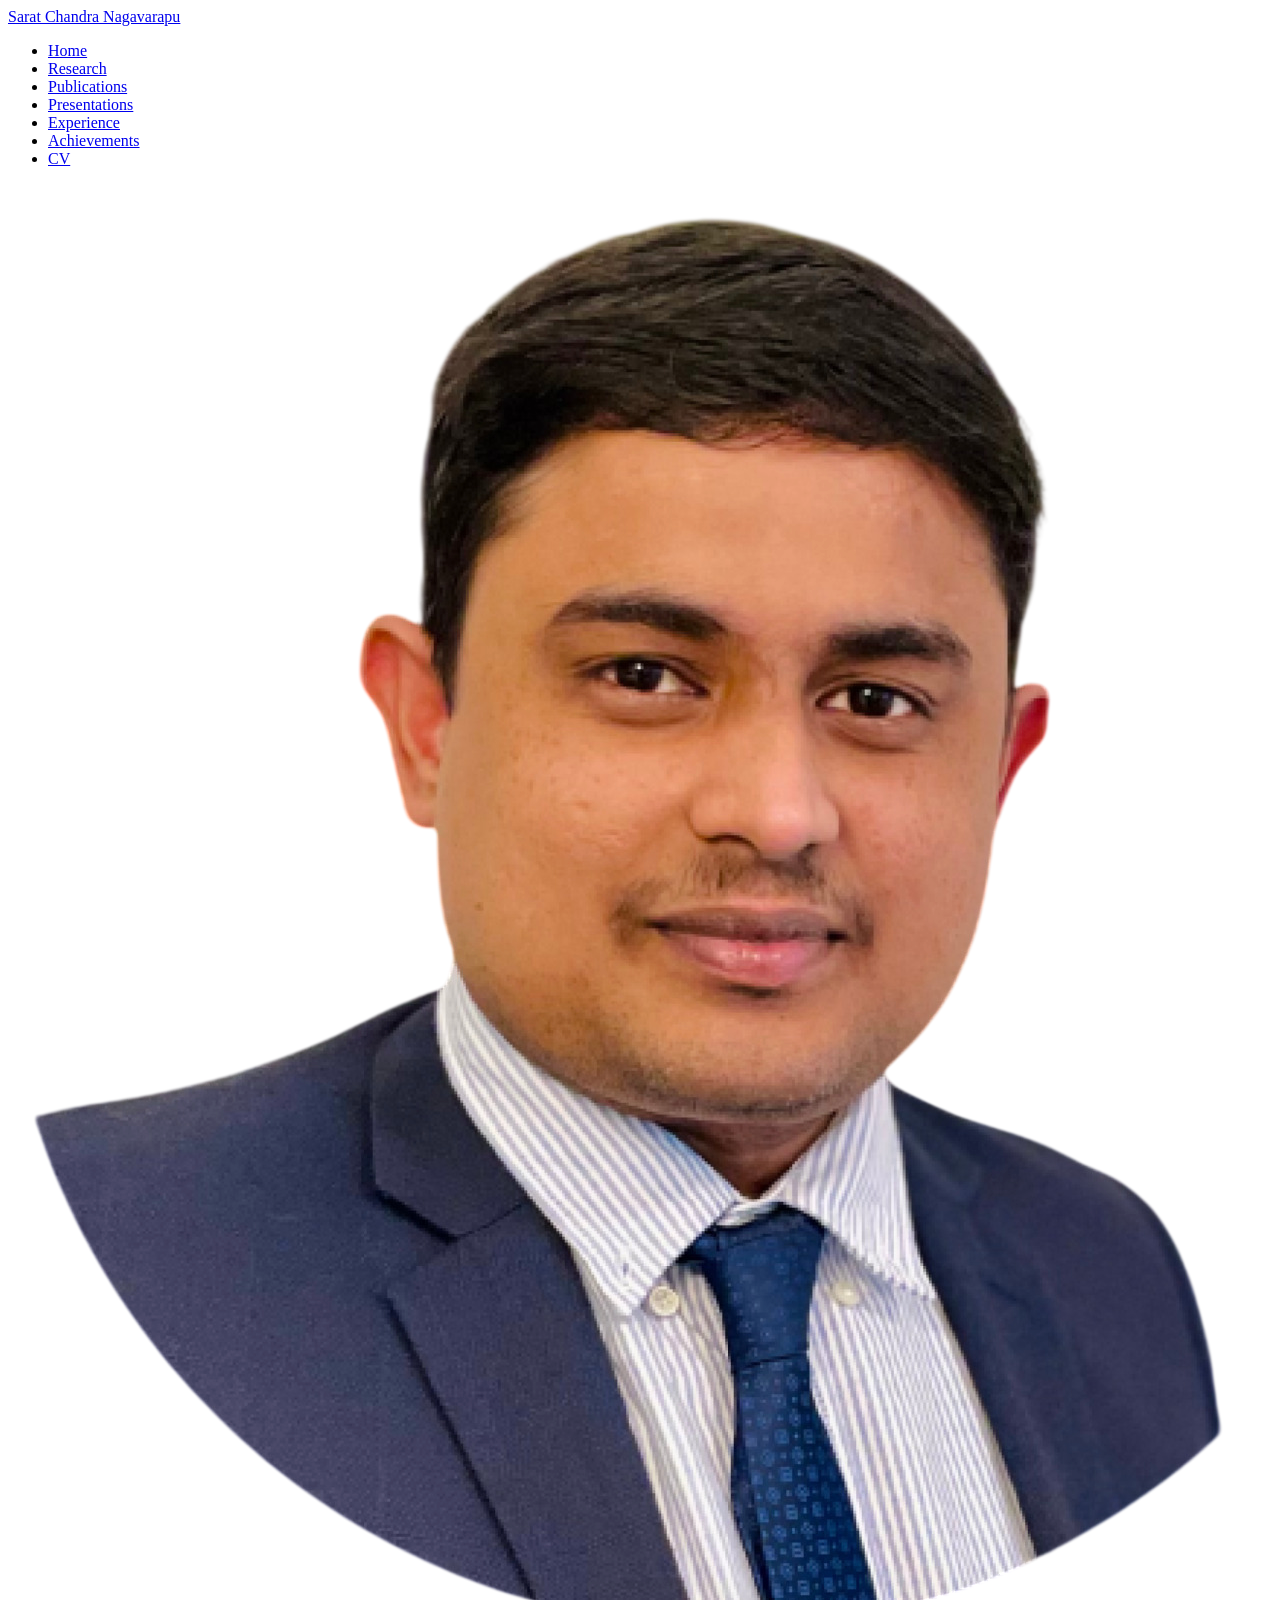
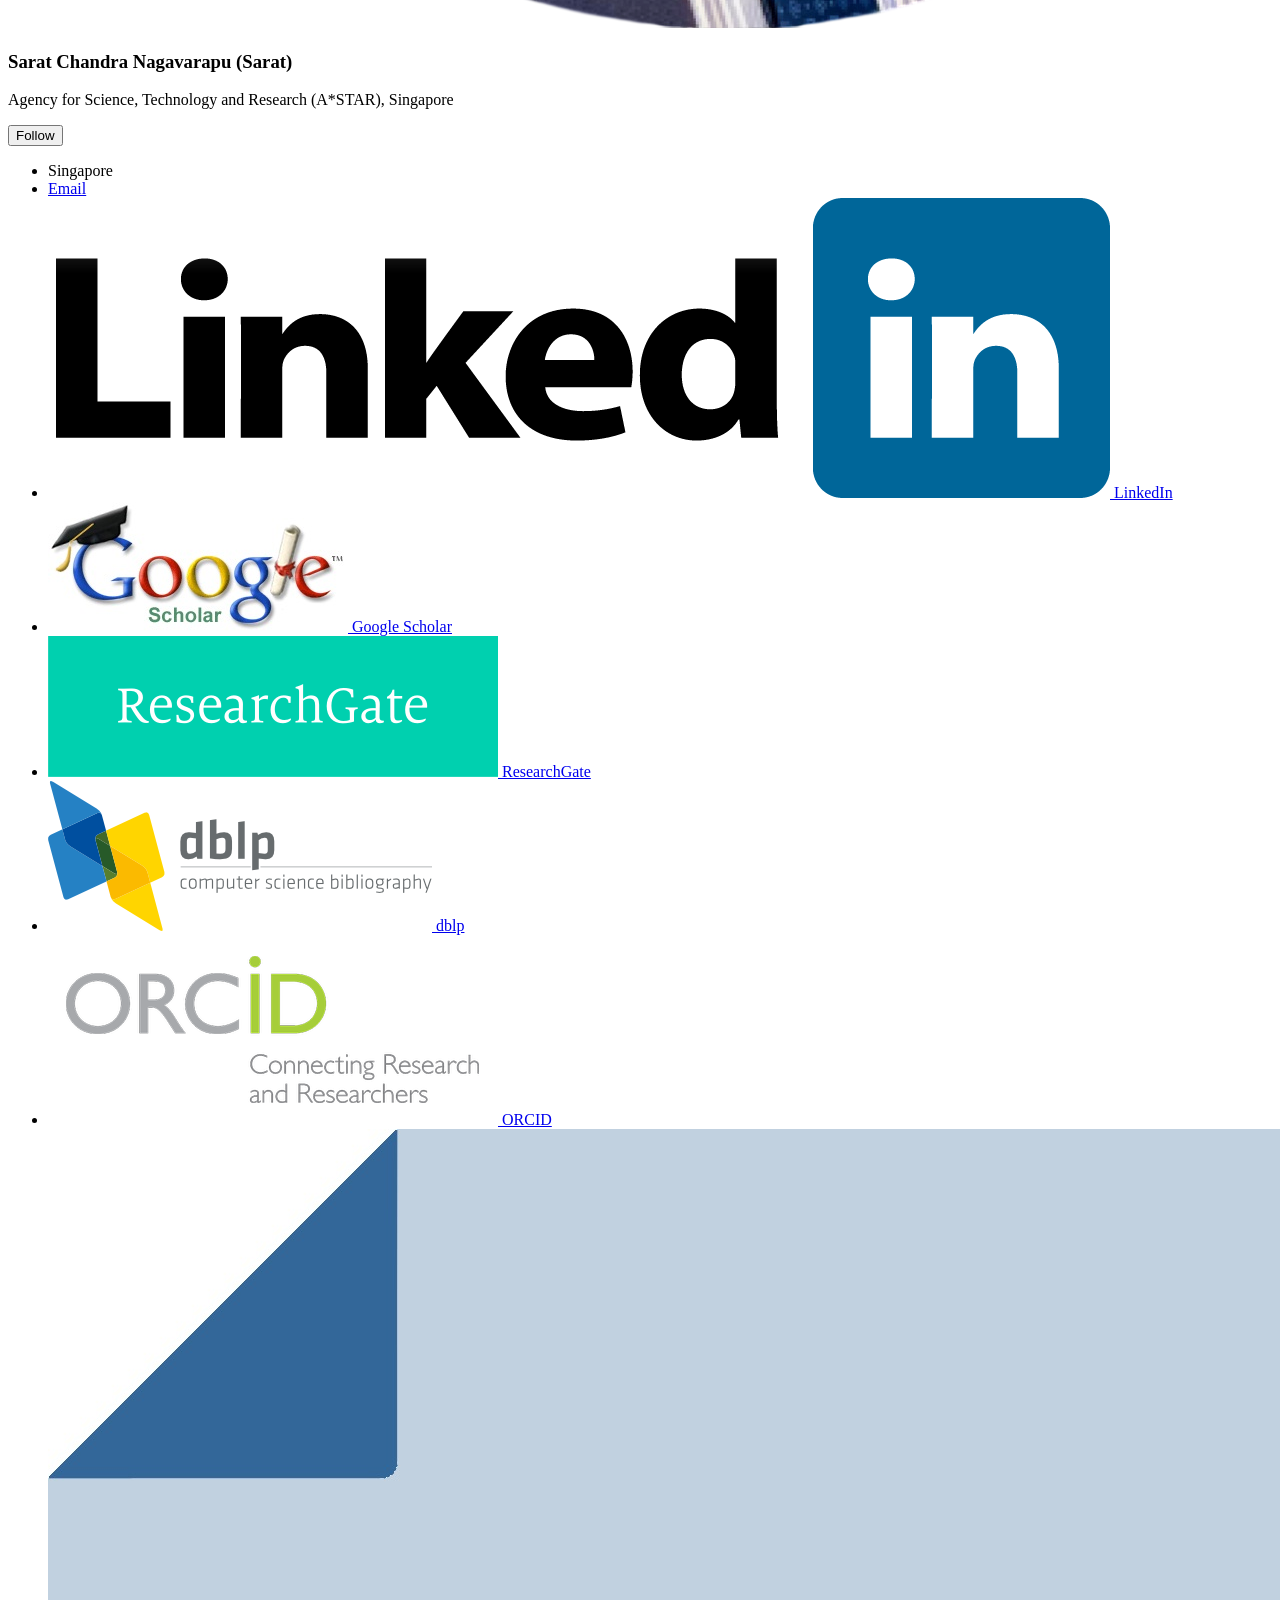
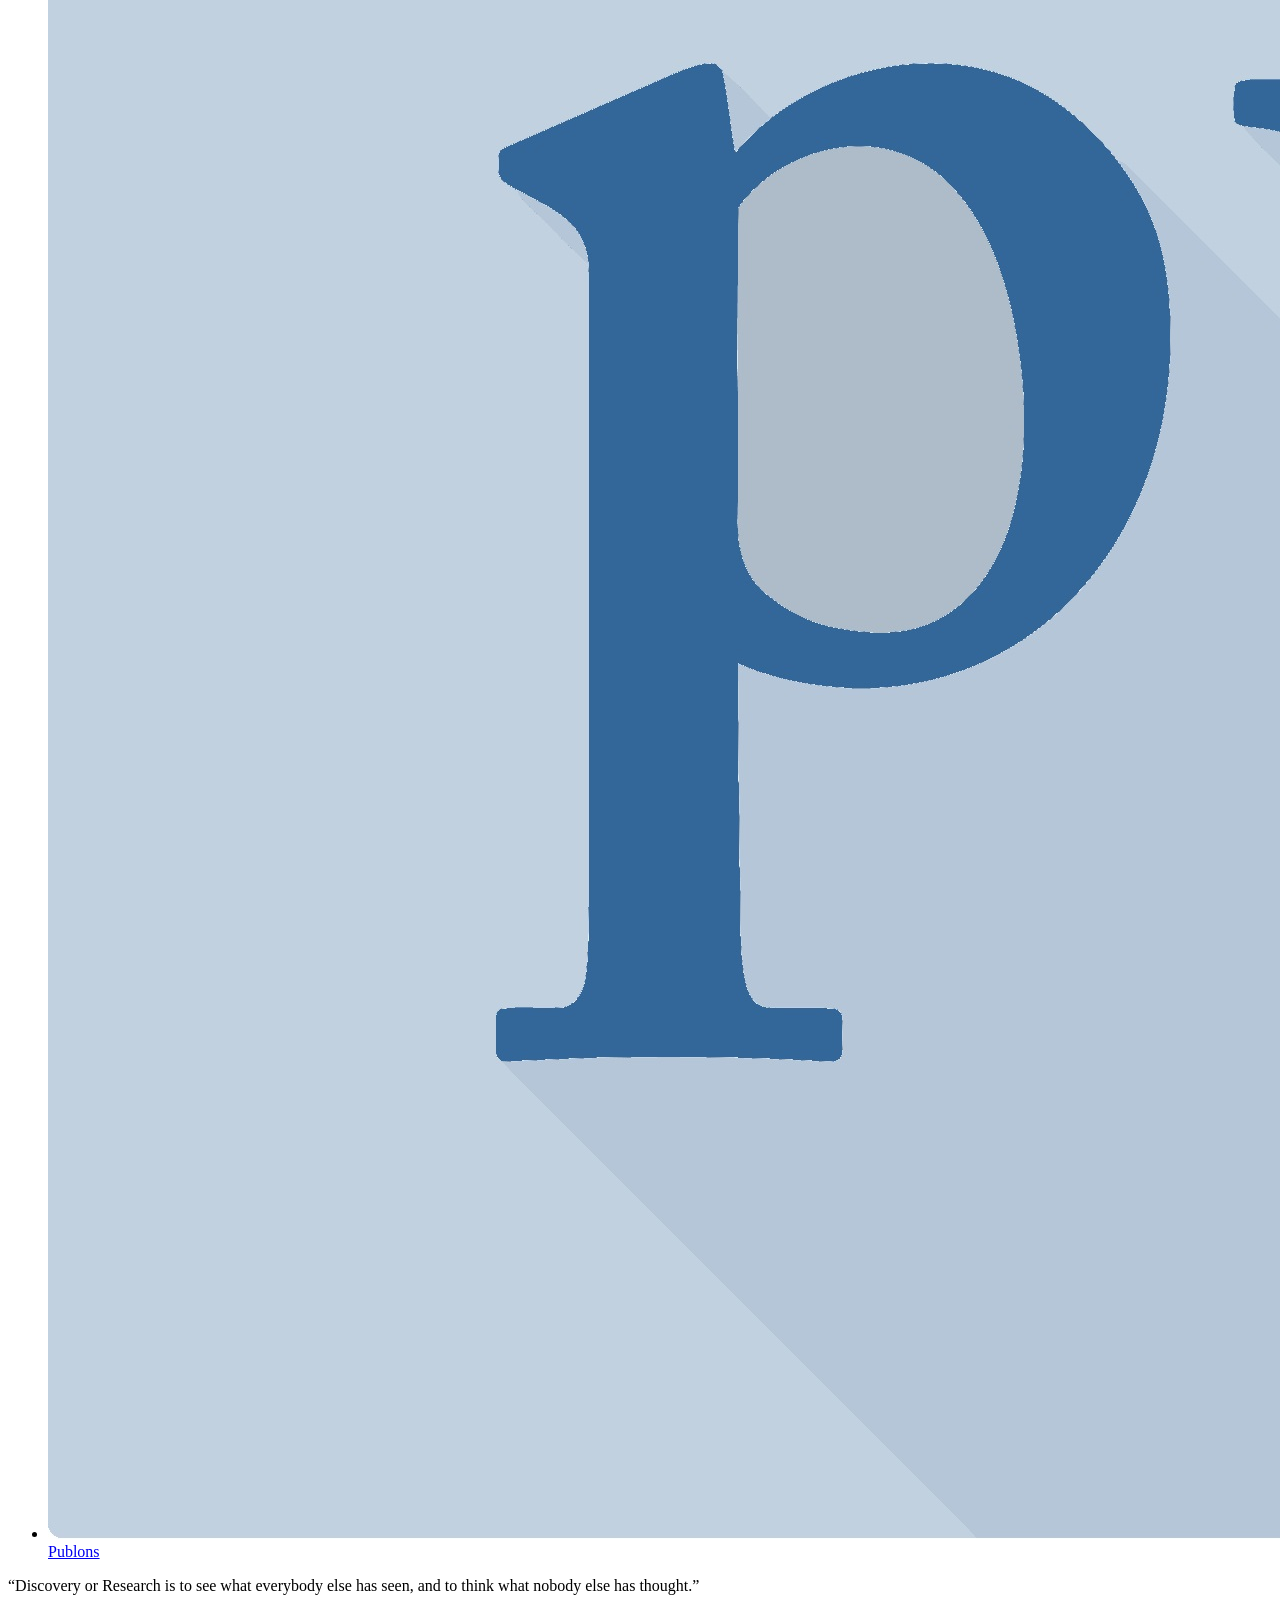
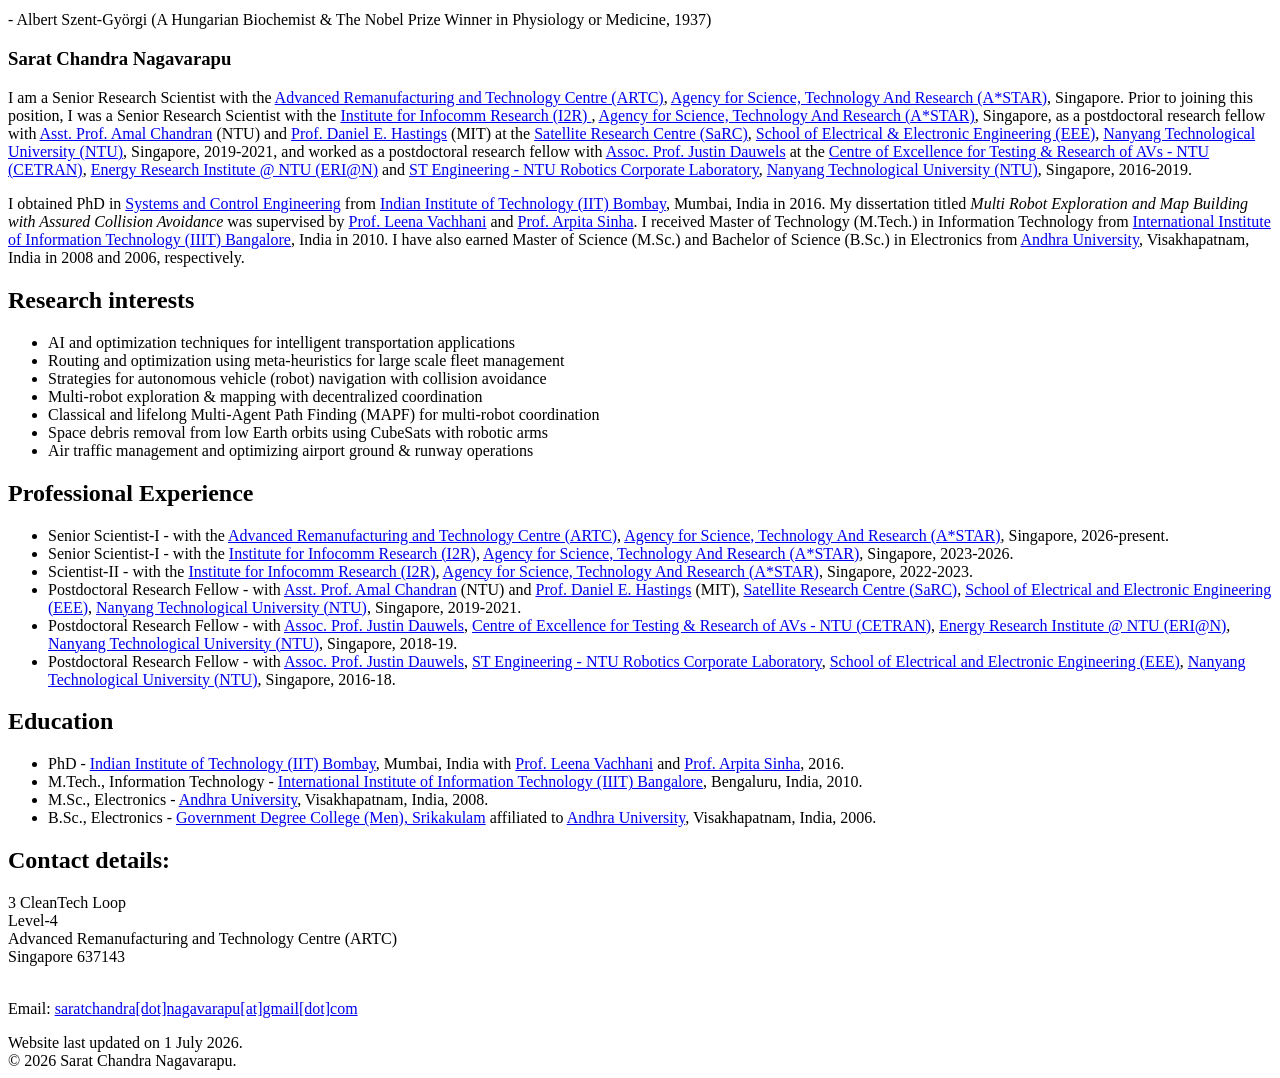
==== index.html @ efd1ae86 "Added files via upload" ====
<!doctype html>
<html lang="en">
<head>
  <meta charset="utf-8">
  <meta name="viewport" content="width=device-width, initial-scale=1">
  <title>Sarat Chandra Nagavarapu</title>
  <link rel="stylesheet" href="assets/style.css">
</head>
<body>
<header class="masthead">
  <div class="masthead__inner-wrap">
    <div class="masthead__menu">
      <nav class="greedy-nav">
        <a class="site-title" href="index.html">Sarat Chandra Nagavarapu</a>
        <ul class="visible-links">
          <li class="masthead__menu-item"><a class="active" href="index.html">Home</a></li>
          <li class="masthead__menu-item"><a class="" href="research.html">Research</a></li>
          <li class="masthead__menu-item"><a class="" href="pub.html">Publications</a></li>
          <li class="masthead__menu-item"><a class="" href="presentations.html">Presentations</a></li>
          <li class="masthead__menu-item"><a class="" href="experience.html">Experience</a></li>
          <li class="masthead__menu-item"><a class="" href="ach.html">Achievements</a></li>
          <li class="masthead__menu-item"><a href="Sarat_CV.pdf" target="_blank" rel="noopener">CV</a></li>
        </ul>
      </nav>
    </div>
  </div>
</header>

<div id="main" role="main">
    
<aside class="sidebar">
  <div class="author__avatar">
    <img src="Sarat.png" alt="Sarat Chandra Nagavarapu">
  </div>
  <div class="author__content">
    <h3 class="author__name">Sarat Chandra Nagavarapu (Sarat)</h3>
    <p class="author__bio">Agency for Science, Technology and Research (A*STAR), Singapore</p>
  </div>
  <div class="author__urls-wrapper">
    <button class="btn btn--inverse">Follow</button>
    <ul class="author__urls social-icons">
      <li><span class="label">Singapore</span></li>
      <li><a href="mailto:saratchandra.nagavarapu@gmail.com"><span class="label">Email</span></a></li>
      <li><a href="https://in.linkedin.com/in/saratcn" target="_blank" rel="noopener"><img src="linkedin.png" alt="LinkedIn"> <span class="label">LinkedIn</span></a></li>
      <li><a href="https://scholar.google.co.in/citations?user=-7udTa8AAAAJ&amp;hl=en" target="_blank" rel="noopener"><img src="google_scholar.jpg" alt="Google Scholar"> <span class="label">Google Scholar</span></a></li>
      <li><a href="https://www.researchgate.net/profile/Sarat_Nagavarapu" target="_blank" rel="noopener"><img src="ResearchGate_Logo.png" alt="ResearchGate"> <span class="label">ResearchGate</span></a></li>
      <li><a href="http://dblp.uni-trier.de/pers/hd/n/Nagavarapu:Sarat_Chandra" target="_blank" rel="noopener"><img src="dblp.png" alt="dblp"> <span class="label">dblp</span></a></li>
      <li><a href="http://orcid.org/0000-0001-7961-8257" target="_blank" rel="noopener"><img src="orcid.png" alt="ORCID"> <span class="label">ORCID</span></a></li>
      <li><a href="https://publons.com/author/1319748/" target="_blank" rel="noopener"><img src="Publons.jpg" alt="Publons"> <span class="label">Publons</span></a></li>
    </ul>
  </div>
</aside>

    <main class="page" aria-label="Content"><div class="page__inner-wrap"><section class="page__content">
      <article class="paper">
        
<div class="fluid" id="articlebio">
<div class="homepage-quote">
  <p>
    “Discovery or Research is to see what everybody else has seen, and to think what nobody else has thought.”
  </p>
  <span>- Albert Szent-Györgi</span>
  <span>(A Hungarian Biochemist & The Nobel Prize Winner in Physiology or Medicine, 1937)</span>
</div>

<h1>Sarat Chandra Nagavarapu</h1>
<p>I am a Senior Research Scientist with the <a href="https://www.a-star.edu.sg/artc" target="_blank">Advanced Remanufacturing and Technology Centre
(ARTC)</a>, <a href="https://www.a-star.edu.sg/" target="_blank">Agency for Science, Technology And Research (A*STAR)</a>, Singapore. Prior to joining this position, I was a Senior Research Scientist with the <a href="https://www.a-star.edu.sg/i2r" target="_blank">Institute for Infocomm Research (I2R)
</a>, <a href="https://www.a-star.edu.sg/" target="_blank">Agency for Science, Technology And Research (A*STAR)</a>, Singapore, as a postdoctoral research fellow with <a href="https://dr.ntu.edu.sg/cris/rp/rp00431" target="_blank">Asst. Prof. Amal Chandran</a> (NTU) and <a href="https://aeroastro.mit.edu/people/daniel-e-hastings/" target="_blank">Prof. Daniel E. Hastings</a> (MIT) at the <a href="https://www.ntu.edu.sg/sarc" target="_blank">Satellite Research Centre (SaRC)</a>, <a href="https://www.ntu.edu.sg/eee" target="_blank">School of Electrical &amp; Electronic Engineering (EEE)</a>, <a href="http://www.ntu.edu.sg/Pages/home.aspx" target="_blank">Nanyang Technological University (NTU)</a>, Singapore, 2019-2021, and worked as a postdoctoral research fellow with <a href="https://www.dauwelslab.com/justin-dauwels" target="_blank">Assoc. Prof. Justin Dauwels</a> at the <a href="https://www.ntu.edu.sg/erian/research-capabilities/centre-of-excellence-for-testing-research-of-autonomous-vehicles-ntu" target="_blank">Centre of Excellence for Testing &amp; Research of AVs - NTU (CETRAN)</a>, <a href="https://www.ntu.edu.sg/erian" target="_blank">Energy Research Institute @ NTU (ERI@N)</a> and <a href="https://stengg.com/en/innovation/st-engineering-ntu-corporate-lab/" target="_blank">ST Engineering - NTU Robotics Corporate Laboratory</a>, <a href="http://www.ntu.edu.sg/Pages/home.aspx" target="_blank">Nanyang Technological University (NTU)</a>, Singapore, 2016-2019. 
</p>
<p>I obtained PhD in <a href="http://www.sc.iitb.ac.in" target="_blank">Systems and Control Engineering</a> from <a href="http://www.iitb.ac.in" target="_blank">Indian Institute of Technology (IIT) Bombay</a>, Mumbai, India in 2016. My dissertation titled <i>Multi Robot Exploration and Map Building with Assured Collision Avoidance</i> was supervised by <a href="http://www.sc.iitb.ac.in/~leena" target="_blank">Prof. Leena Vachhani</a> and <a href="https://sites.google.com/iitb.ac.in/arpitasinha" target="_blank">Prof. Arpita Sinha</a>. I received Master of Technology (M.Tech.) in Information Technology from <a href="http://www.iiitb.ac.in" target="_blank">International Institute of Information Technology (IIIT) Bangalore</a>, India in 2010. I have also earned Master of Science (M.Sc.) and Bachelor of Science (B.Sc.) in Electronics from <a href="http://www.andhrauniversity.edu.in/" target="_blank">Andhra University</a>, Visakhapatnam, India in 2008 and 2006, respectively.</p>
</div>


<h2>Research interests</h2>
<ul>
<li>AI and optimization techniques for intelligent transportation applications
</li>
<li>Routing and optimization using meta-heuristics for large scale fleet management
</li>
<li>Strategies for autonomous vehicle (robot) navigation with collision avoidance
</li>
<li>Multi-robot exploration &amp; mapping with decentralized coordination
</li>
<li>Classical and lifelong Multi-Agent Path Finding (MAPF) for multi-robot coordination
</li>
<li>Space debris removal from low Earth orbits using CubeSats with robotic arms
</li>
<li>Air traffic management and optimizing airport ground &amp; runway operations
</li>
</ul>

<h2>Professional Experience</h2>
<ul>
<li>
Senior Scientist-I - with the <a href="https://www.a-star.edu.sg/artc" target="_blank">Advanced Remanufacturing and Technology Centre (ARTC)</a>, <a href="https://www.a-star.edu.sg/" target="_blank">Agency for Science, Technology And Research (A*STAR)</a>, Singapore, 2026-present.
</li>
<li>
Senior Scientist-I - with the <a href="https://www.a-star.edu.sg/i2r" target="_blank">Institute for Infocomm Research (I2R)</a>, <a href="https://www.a-star.edu.sg/" target="_blank">Agency for Science, Technology And Research (A*STAR)</a>, Singapore, 2023-2026.
</li>
<li>
Scientist-II - with the <a href="https://www.a-star.edu.sg/i2r" target="_blank">Institute for Infocomm Research (I2R)</a>, <a href="https://www.a-star.edu.sg/" target="_blank">Agency for Science, Technology And Research (A*STAR)</a>, Singapore, 2022-2023.
</li>
<li>
Postdoctoral Research Fellow - with <a href="https://dr.ntu.edu.sg/cris/rp/rp00431" target="_blank">Asst. Prof. Amal Chandran</a> (NTU) and <a href="https://aeroastro.mit.edu/people/daniel-e-hastings/" target="_blank">Prof. Daniel E. Hastings</a> (MIT), <a href="https://www.ntu.edu.sg/sarc" target="_blank">Satellite Research Centre (SaRC)</a>, <a href="https://www.ntu.edu.sg/eee" target="_blank">School of Electrical and Electronic Engineering (EEE)</a>, <a href="http://www.ntu.edu.sg/Pages/home.aspx" target="_blank">Nanyang Technological University (NTU)</a>, Singapore, 2019-2021.
</li>
<li>
Postdoctoral Research Fellow - with <a href="https://www.dauwelslab.com/justin-dauwels" target="_blank">Assoc. Prof. Justin Dauwels</a>, <a href="https://www.ntu.edu.sg/erian/research-capabilities/centre-of-excellence-for-testing-research-of-autonomous-vehicles-ntu" target="_blank">Centre of Excellence for Testing &amp; Research of AVs - NTU (CETRAN)</a>, <a href="https://www.ntu.edu.sg/erian" target="_blank">Energy Research Institute @ NTU (ERI@N)</a>, <a href="http://www.ntu.edu.sg/Pages/home.aspx" target="_blank">Nanyang Technological University (NTU)</a>, Singapore, 2018-19.
</li>
<li>
Postdoctoral Research Fellow - with <a href="https://www.dauwelslab.com/justin-dauwels" target="_blank">Assoc. Prof. Justin Dauwels</a>, <a href="https://stengg.com/en/innovation/st-engineering-ntu-corporate-lab/" target="_blank">ST Engineering - NTU Robotics Corporate Laboratory</a>, <a href="https://www.ntu.edu.sg/eee" target="_blank">School of Electrical and Electronic Engineering (EEE)</a>, <a href="http://www.ntu.edu.sg/Pages/home.aspx" target="_blank">Nanyang Technological University (NTU)</a>, Singapore, 2016-18.
</li>
</ul>
<h2>Education</h2>
<ul>
<li>
PhD - <a href="http://www.iitb.ac.in" target="_blank">Indian Institute of Technology (IIT) Bombay</a>, Mumbai, India with <a href="http://www.sc.iitb.ac.in/~leena" target="_blank">Prof. Leena Vachhani</a> and <a href="https://sites.google.com/iitb.ac.in/arpitasinha" target="_blank">Prof. Arpita Sinha</a>, 2016.
</li>
<li>
M.Tech., Information Technology - <a href="http://www.iiitb.ac.in/" target="_blank">International Institute of Information Technology (IIIT) Bangalore</a>, Bengaluru, India, 2010.
</li>
<li>
M.Sc., Electronics - <a href="http://www.andhrauniversity.edu.in/" target="_blank">Andhra University</a>, Visakhapatnam, India, 2008.
</li>
<li>
B.Sc., Electronics - <a href="https://www.gcmsklm.ac.in/" target="_blank">Government Degree College (Men), Srikakulam</a> affiliated to <a href="http://www.andhrauniversity.edu.in/" target="_blank">Andhra University</a>, Visakhapatnam, India, 2006.
</li>
</ul>

<h2>Contact details:</h2>

3 CleanTech Loop <br/>
Level-4 <br/>
Advanced Remanufacturing and Technology Centre (ARTC) <br/>
Singapore 637143 <br/>
<br/>
<p>Email: <a href="mailto:saratchandra.nagavarapu@gmail.com">saratchandra[dot]nagavarapu[at]gmail[dot]com</a></p>
Website last updated on 1 July 2026. 
<br/>



      </article>
        </section>
      </div>
    </main>
  </div>
<footer class="page__footer"><div class="page__footer-follow"></div><div class="page__footer-copyright">&copy; 2026 Sarat Chandra Nagavarapu.</div></footer>
</body>
</html>
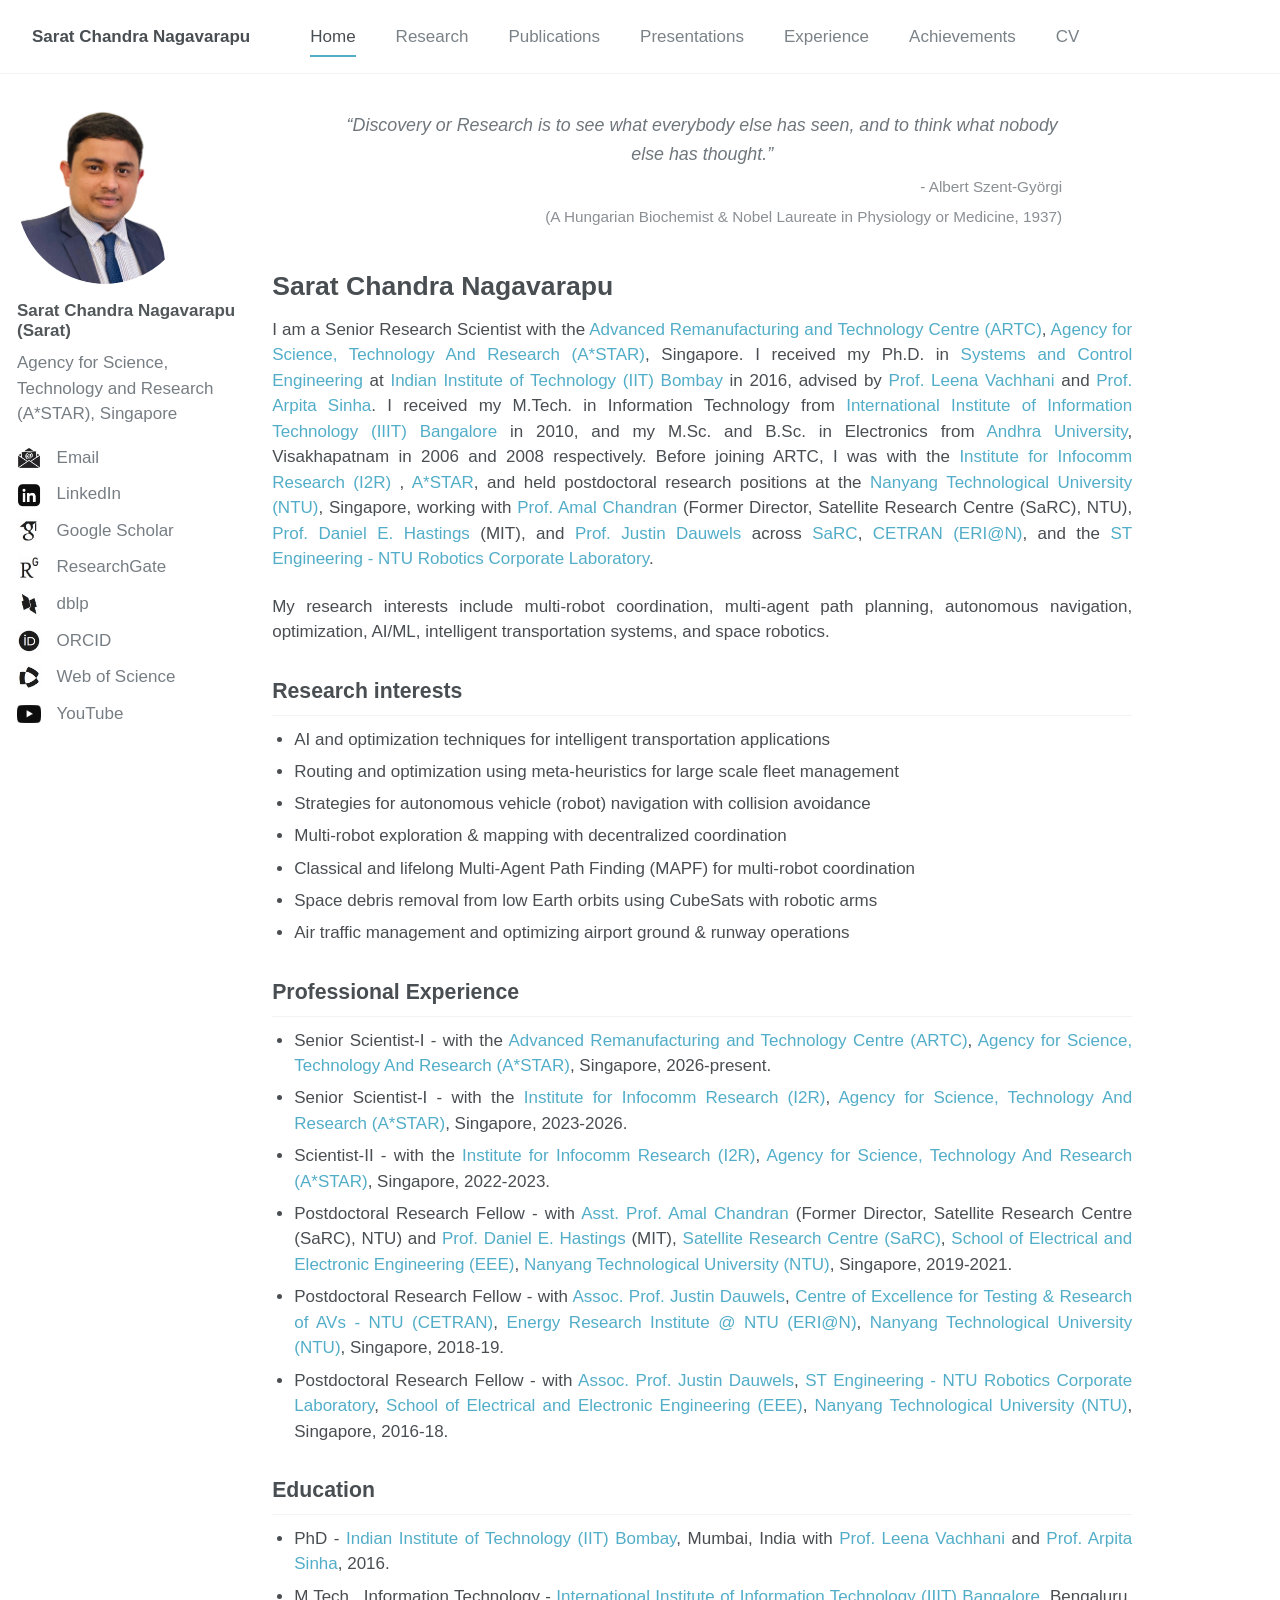
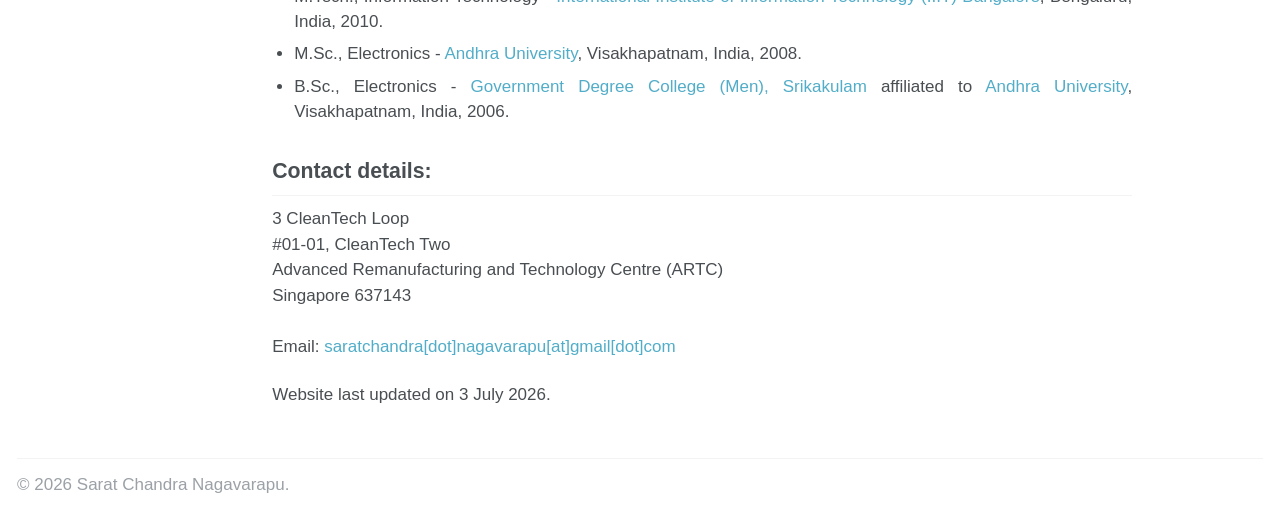
==== commit 0ad08ad1: "Updated the content and the Icons" ====
--- a/index.html
+++ b/index.html
@@ -39,14 +39,15 @@
   <div class="author__urls-wrapper">
     <button class="btn btn--inverse">Follow</button>
     <ul class="author__urls social-icons">
-      <li><span class="label">Singapore</span></li>
-      <li><a href="mailto:saratchandra.nagavarapu@gmail.com"><span class="label">Email</span></a></li>
-      <li><a href="https://in.linkedin.com/in/saratcn" target="_blank" rel="noopener"><img src="linkedin.png" alt="LinkedIn"> <span class="label">LinkedIn</span></a></li>
-      <li><a href="https://scholar.google.co.in/citations?user=-7udTa8AAAAJ&amp;hl=en" target="_blank" rel="noopener"><img src="google_scholar.jpg" alt="Google Scholar"> <span class="label">Google Scholar</span></a></li>
-      <li><a href="https://www.researchgate.net/profile/Sarat_Nagavarapu" target="_blank" rel="noopener"><img src="ResearchGate_Logo.png" alt="ResearchGate"> <span class="label">ResearchGate</span></a></li>
-      <li><a href="http://dblp.uni-trier.de/pers/hd/n/Nagavarapu:Sarat_Chandra" target="_blank" rel="noopener"><img src="dblp.png" alt="dblp"> <span class="label">dblp</span></a></li>
-      <li><a href="http://orcid.org/0000-0001-7961-8257" target="_blank" rel="noopener"><img src="orcid.png" alt="ORCID"> <span class="label">ORCID</span></a></li>
-      <li><a href="https://publons.com/author/1319748/" target="_blank" rel="noopener"><img src="Publons.jpg" alt="Publons"> <span class="label">Publons</span></a></li>
+      <!--<li><a ><img src="Location.png" alt="Location"><span class="label">Singapore</span></a></li>-->
+      <li><a href="mailto:saratchandra.nagavarapu@gmail.com"><img src="Email.jpg" alt="Email"><span class="label">Email</span></a></li>
+      <li><a href="https://in.linkedin.com/in/saratcn" target="_blank" rel="noopener"><img src="LinkedIn.png" alt="LinkedIn"> <span class="label">LinkedIn</span></a></li>
+      <li><a href="https://scholar.google.co.in/citations?user=-7udTa8AAAAJ&amp;hl=en" target="_blank" rel="noopener"><img src="Google_Scholar.png" alt="Google Scholar"> <span class="label">Google Scholar</span></a></li>
+      <li><a href="https://www.researchgate.net/profile/Sarat_Nagavarapu" target="_blank" rel="noopener"><img src="Research_Gate.png" alt="ResearchGate"> <span class="label">ResearchGate</span></a></li>
+      <li><a href="http://dblp.uni-trier.de/pers/hd/n/Nagavarapu:Sarat_Chandra" target="_blank" rel="noopener"><img src="DBLP.png" alt="dblp"> <span class="label">dblp</span></a></li>
+      <li><a href="http://orcid.org/0000-0001-7961-8257" target="_blank" rel="noopener"><img src="Orcid.png" alt="ORCID"> <span class="label">ORCID</span></a></li>
+      <li><a href="https://www.webofscience.com/wos/author/rid/I-4884-2019" target="_blank" rel="noopener"><img src="WoS.png" alt="WoS"> <span class="label">Web of Science</span></a></li>
+      <li><a href="https://www.youtube.com/@saratchandranagavarapu" target="_blank" rel="noopener"><img src="YouTube.png" alt="YouTube"> <span class="label">YouTube</span></a></li>
     </ul>
   </div>
 </aside>
@@ -60,15 +61,22 @@
     “Discovery or Research is to see what everybody else has seen, and to think what nobody else has thought.”
   </p>
   <span>- Albert Szent-Györgi</span>
-  <span>(A Hungarian Biochemist & The Nobel Prize Winner in Physiology or Medicine, 1937)</span>
+  <span>(A Hungarian Biochemist & Nobel Laureate in Physiology or Medicine, 1937)</span>
 </div>
 
 <h1>Sarat Chandra Nagavarapu</h1>
-<p>I am a Senior Research Scientist with the <a href="https://www.a-star.edu.sg/artc" target="_blank">Advanced Remanufacturing and Technology Centre
+<!--<p>I am a Senior Research Scientist with the <a href="https://www.a-star.edu.sg/artc" target="_blank">Advanced Remanufacturing and Technology Centre
 (ARTC)</a>, <a href="https://www.a-star.edu.sg/" target="_blank">Agency for Science, Technology And Research (A*STAR)</a>, Singapore. Prior to joining this position, I was a Senior Research Scientist with the <a href="https://www.a-star.edu.sg/i2r" target="_blank">Institute for Infocomm Research (I2R)
-</a>, <a href="https://www.a-star.edu.sg/" target="_blank">Agency for Science, Technology And Research (A*STAR)</a>, Singapore, as a postdoctoral research fellow with <a href="https://dr.ntu.edu.sg/cris/rp/rp00431" target="_blank">Asst. Prof. Amal Chandran</a> (NTU) and <a href="https://aeroastro.mit.edu/people/daniel-e-hastings/" target="_blank">Prof. Daniel E. Hastings</a> (MIT) at the <a href="https://www.ntu.edu.sg/sarc" target="_blank">Satellite Research Centre (SaRC)</a>, <a href="https://www.ntu.edu.sg/eee" target="_blank">School of Electrical &amp; Electronic Engineering (EEE)</a>, <a href="http://www.ntu.edu.sg/Pages/home.aspx" target="_blank">Nanyang Technological University (NTU)</a>, Singapore, 2019-2021, and worked as a postdoctoral research fellow with <a href="https://www.dauwelslab.com/justin-dauwels" target="_blank">Assoc. Prof. Justin Dauwels</a> at the <a href="https://www.ntu.edu.sg/erian/research-capabilities/centre-of-excellence-for-testing-research-of-autonomous-vehicles-ntu" target="_blank">Centre of Excellence for Testing &amp; Research of AVs - NTU (CETRAN)</a>, <a href="https://www.ntu.edu.sg/erian" target="_blank">Energy Research Institute @ NTU (ERI@N)</a> and <a href="https://stengg.com/en/innovation/st-engineering-ntu-corporate-lab/" target="_blank">ST Engineering - NTU Robotics Corporate Laboratory</a>, <a href="http://www.ntu.edu.sg/Pages/home.aspx" target="_blank">Nanyang Technological University (NTU)</a>, Singapore, 2016-2019. 
+</a>, <a href="https://www.a-star.edu.sg/" target="_blank">Agency for Science, Technology And Research (A*STAR)</a>, Singapore, as a postdoctoral research fellow with <a href="https://lasp.colorado.edu/people/amal-chandran/" target="_blank">Prof. Amal Chandran</a> (Former Director, Satellite Research Centre (SaRC), NTU) and <a href="https://aeroastro.mit.edu/people/daniel-e-hastings/" target="_blank">Prof. Daniel E. Hastings</a> (MIT) at the <a href="https://www.ntu.edu.sg/sarc" target="_blank">Satellite Research Centre (SaRC)</a>, <a href="https://www.ntu.edu.sg/eee" target="_blank">School of Electrical &amp; Electronic Engineering (EEE)</a>, <a href="http://www.ntu.edu.sg/Pages/home.aspx" target="_blank">Nanyang Technological University (NTU)</a>, Singapore, 2019-2021, and worked as a postdoctoral research fellow with <a href="https://www.dauwelslab.com/justin-dauwels" target="_blank">Prof. Justin Dauwels</a> at the <a href="https://www.ntu.edu.sg/erian/research-capabilities/centre-of-excellence-for-testing-research-of-autonomous-vehicles-ntu" target="_blank">Centre of Excellence for Testing &amp; Research of AVs - NTU (CETRAN)</a>, <a href="https://www.ntu.edu.sg/erian" target="_blank">Energy Research Institute @ NTU (ERI@N)</a> and <a href="https://stengg.com/en/innovation/st-engineering-ntu-corporate-lab/" target="_blank">ST Engineering - NTU Robotics Corporate Laboratory</a>, <a href="http://www.ntu.edu.sg/Pages/home.aspx" target="_blank">Nanyang Technological University (NTU)</a>, Singapore, 2016-2019. 
 </p>
-<p>I obtained PhD in <a href="http://www.sc.iitb.ac.in" target="_blank">Systems and Control Engineering</a> from <a href="http://www.iitb.ac.in" target="_blank">Indian Institute of Technology (IIT) Bombay</a>, Mumbai, India in 2016. My dissertation titled <i>Multi Robot Exploration and Map Building with Assured Collision Avoidance</i> was supervised by <a href="http://www.sc.iitb.ac.in/~leena" target="_blank">Prof. Leena Vachhani</a> and <a href="https://sites.google.com/iitb.ac.in/arpitasinha" target="_blank">Prof. Arpita Sinha</a>. I received Master of Technology (M.Tech.) in Information Technology from <a href="http://www.iiitb.ac.in" target="_blank">International Institute of Information Technology (IIIT) Bangalore</a>, India in 2010. I have also earned Master of Science (M.Sc.) and Bachelor of Science (B.Sc.) in Electronics from <a href="http://www.andhrauniversity.edu.in/" target="_blank">Andhra University</a>, Visakhapatnam, India in 2008 and 2006, respectively.</p>
+<p>I obtained PhD in <a href="http://www.sc.iitb.ac.in" target="_blank">Systems and Control Engineering</a> from <a href="http://www.iitb.ac.in" target="_blank">Indian Institute of Technology (IIT) Bombay</a>, Mumbai, India in 2016. My dissertation titled <i>Multi Robot Exploration and Map Building with Assured Collision Avoidance</i> was supervised by <a href="http://www.sc.iitb.ac.in/~leena" target="_blank">Prof. Leena Vachhani</a> and <a href="https://sites.google.com/iitb.ac.in/arpitasinha" target="_blank">Prof. Arpita Sinha</a>. I received Master of Technology (M.Tech.) in Information Technology from <a href="http://www.iiitb.ac.in" target="_blank">International Institute of Information Technology (IIIT) Bangalore</a>, India in 2010. I have also earned Master of Science (M.Sc.) and Bachelor of Science (B.Sc.) in Electronics from <a href="http://www.andhrauniversity.edu.in/" target="_blank">Andhra University</a>, Visakhapatnam, India in 2008 and 2006, respectively.</p>-->
+<p>
+I am a Senior Research Scientist with the <a href="https://www.a-star.edu.sg/artc" target="_blank">Advanced Remanufacturing and Technology Centre (ARTC)</a>, <a href="https://www.a-star.edu.sg/" target="_blank">Agency for Science, Technology And Research (A*STAR)</a>, Singapore. I received my Ph.D. in <a href="http://www.sc.iitb.ac.in" target="_blank">Systems and Control Engineering</a> at <a href="http://www.iitb.ac.in" target="_blank">Indian Institute of Technology (IIT) Bombay</a> in 2016, advised by <a href="http://www.sc.iitb.ac.in/~leena" target="_blank">Prof. Leena Vachhani</a> and <a href="https://sites.google.com/iitb.ac.in/arpitasinha" target="_blank">Prof. Arpita Sinha</a>. I received my M.Tech. in Information Technology from <a href="http://www.iiitb.ac.in" target="_blank">International Institute of Information Technology (IIIT) Bangalore</a> in 2010, and my M.Sc. and B.Sc. in Electronics from <a href="http://www.andhrauniversity.edu.in/" target="_blank">Andhra University</a>, Visakhapatnam in 2006 and 2008 respectively. Before joining ARTC, I was with the <a href="https://www.a-star.edu.sg/i2r" target="_blank">Institute for Infocomm Research (I2R)
+</a>, <a href="https://www.a-star.edu.sg/" target="_blank">A*STAR</a>, and held postdoctoral research positions at the <a href="http://www.ntu.edu.sg/" target="_blank">Nanyang Technological University (NTU)</a>, Singapore, working with <a href="https://lasp.colorado.edu/people/amal-chandran/" target="_blank">Prof. Amal Chandran</a> (Former Director, Satellite Research Centre (SaRC), NTU), <a href="https://aeroastro.mit.edu/people/daniel-e-hastings/" target="_blank">Prof. Daniel E. Hastings</a> (MIT), and <a href="https://www.dauwelslab.com/justin-dauwels" target="_blank">Prof. Justin Dauwels</a> across <a href="https://www.ntu.edu.sg/sarc" target="_blank">SaRC</a>, <a href="https://www.ntu.edu.sg/erian/research-capabilities/centre-of-excellence-for-testing-research-of-autonomous-vehicles-ntu" target="_blank">CETRAN</a> <a href="https://www.ntu.edu.sg/erian" target="_blank">(ERI@N)</a>, and the <a href="https://www.asianscientist.com/2015/05/academia/st-engineering-ntu-robotics-lab-backed-us40-million-grant/" target="_blank">ST Engineering - NTU Robotics Corporate Laboratory</a>.
+</p>
+<p>
+My research interests include multi-robot coordination, multi-agent path planning, autonomous navigation, optimization, AI/ML, intelligent transportation systems, and space robotics. 
+</p>
 </div>
 
 
@@ -102,13 +110,13 @@
 Scientist-II - with the <a href="https://www.a-star.edu.sg/i2r" target="_blank">Institute for Infocomm Research (I2R)</a>, <a href="https://www.a-star.edu.sg/" target="_blank">Agency for Science, Technology And Research (A*STAR)</a>, Singapore, 2022-2023.
 </li>
 <li>
-Postdoctoral Research Fellow - with <a href="https://dr.ntu.edu.sg/cris/rp/rp00431" target="_blank">Asst. Prof. Amal Chandran</a> (NTU) and <a href="https://aeroastro.mit.edu/people/daniel-e-hastings/" target="_blank">Prof. Daniel E. Hastings</a> (MIT), <a href="https://www.ntu.edu.sg/sarc" target="_blank">Satellite Research Centre (SaRC)</a>, <a href="https://www.ntu.edu.sg/eee" target="_blank">School of Electrical and Electronic Engineering (EEE)</a>, <a href="http://www.ntu.edu.sg/Pages/home.aspx" target="_blank">Nanyang Technological University (NTU)</a>, Singapore, 2019-2021.
+Postdoctoral Research Fellow - with <a href="https://lasp.colorado.edu/people/amal-chandran/" target="_blank">Asst. Prof. Amal Chandran</a> (Former Director, Satellite Research Centre (SaRC), NTU) and <a href="https://aeroastro.mit.edu/people/daniel-e-hastings/" target="_blank">Prof. Daniel E. Hastings</a> (MIT), <a href="https://www.ntu.edu.sg/sarc" target="_blank">Satellite Research Centre (SaRC)</a>, <a href="https://www.ntu.edu.sg/eee" target="_blank">School of Electrical and Electronic Engineering (EEE)</a>, <a href="http://www.ntu.edu.sg/" target="_blank">Nanyang Technological University (NTU)</a>, Singapore, 2019-2021.
 </li>
 <li>
-Postdoctoral Research Fellow - with <a href="https://www.dauwelslab.com/justin-dauwels" target="_blank">Assoc. Prof. Justin Dauwels</a>, <a href="https://www.ntu.edu.sg/erian/research-capabilities/centre-of-excellence-for-testing-research-of-autonomous-vehicles-ntu" target="_blank">Centre of Excellence for Testing &amp; Research of AVs - NTU (CETRAN)</a>, <a href="https://www.ntu.edu.sg/erian" target="_blank">Energy Research Institute @ NTU (ERI@N)</a>, <a href="http://www.ntu.edu.sg/Pages/home.aspx" target="_blank">Nanyang Technological University (NTU)</a>, Singapore, 2018-19.
+Postdoctoral Research Fellow - with <a href="https://www.dauwelslab.com/justin-dauwels" target="_blank">Assoc. Prof. Justin Dauwels</a>, <a href="https://www.ntu.edu.sg/erian/research-capabilities/centre-of-excellence-for-testing-research-of-autonomous-vehicles-ntu" target="_blank">Centre of Excellence for Testing &amp; Research of AVs - NTU (CETRAN)</a>, <a href="https://www.ntu.edu.sg/erian" target="_blank">Energy Research Institute @ NTU (ERI@N)</a>, <a href="http://www.ntu.edu.sg/" target="_blank">Nanyang Technological University (NTU)</a>, Singapore, 2018-19.
 </li>
 <li>
-Postdoctoral Research Fellow - with <a href="https://www.dauwelslab.com/justin-dauwels" target="_blank">Assoc. Prof. Justin Dauwels</a>, <a href="https://stengg.com/en/innovation/st-engineering-ntu-corporate-lab/" target="_blank">ST Engineering - NTU Robotics Corporate Laboratory</a>, <a href="https://www.ntu.edu.sg/eee" target="_blank">School of Electrical and Electronic Engineering (EEE)</a>, <a href="http://www.ntu.edu.sg/Pages/home.aspx" target="_blank">Nanyang Technological University (NTU)</a>, Singapore, 2016-18.
+Postdoctoral Research Fellow - with <a href="https://www.dauwelslab.com/justin-dauwels" target="_blank">Assoc. Prof. Justin Dauwels</a>, <a href="https://www.asianscientist.com/2015/05/academia/st-engineering-ntu-robotics-lab-backed-us40-million-grant/" target="_blank">ST Engineering - NTU Robotics Corporate Laboratory</a>, <a href="https://www.ntu.edu.sg/eee" target="_blank">School of Electrical and Electronic Engineering (EEE)</a>, <a href="http://www.ntu.edu.sg/" target="_blank">Nanyang Technological University (NTU)</a>, Singapore, 2016-18.
 </li>
 </ul>
 <h2>Education</h2>
@@ -130,12 +138,12 @@
 <h2>Contact details:</h2>
 
 3 CleanTech Loop <br/>
-Level-4 <br/>
+#01-01, CleanTech Two <br/>
 Advanced Remanufacturing and Technology Centre (ARTC) <br/>
 Singapore 637143 <br/>
 <br/>
 <p>Email: <a href="mailto:saratchandra.nagavarapu@gmail.com">saratchandra[dot]nagavarapu[at]gmail[dot]com</a></p>
-Website last updated on 1 July 2026. 
+Website last updated on 3 July 2026. 
 <br/>
 
 
--- a/assets/style.css
+++ b/assets/style.css
@@ -0,0 +1,463 @@
+/* AcademicPages / Minimal-Mistakes inspired static style for Sarat Chandra Nagavarapu */
+:root{
+  --global-font-family: -apple-system, BlinkMacSystemFont, "Roboto", "Segoe UI", "Helvetica Neue", "Lucida Grande", Arial, sans-serif;
+  --header-font-family: -apple-system, BlinkMacSystemFont, "Roboto", "Segoe UI", "Helvetica Neue", "Lucida Grande", Arial, sans-serif;
+  --text-color:#494e52;
+  --muted-text-color:#6f777d;
+  --primary-color:#52adc8;
+  --border-color:#f2f3f3;
+  --background-color:#fff;
+  --code-background-color:#fafafa;
+  --link-color:#52adc8;
+  --link-color-hover:#2f7f96;
+}
+*{box-sizing:border-box}
+html{font-size:16px;-webkit-text-size-adjust:100%}
+body{margin:0;padding:0;color:var(--text-color);font-family:var(--global-font-family);font-size:16px;line-height:1.5;background:var(--background-color)}
+a{color:var(--link-color);text-decoration:none}a:hover{color:var(--link-color-hover);text-decoration:underline}
+p{margin-top:0;margin-bottom:1.3em}ul,ol{margin-top:0;margin-bottom:1.3em;padding-left:1.3em}li{margin-bottom:.35em}strong,b{font-weight:700;color:#3d4144}i,em{font-style:italic;color:inherit}
+.masthead{position:relative;border-bottom:1px solid #f2f3f3;animation:none;z-index:20;background:#fff}
+.masthead__inner-wrap{max-width:1280px;margin:0 auto;padding:1em 1em;clear:both}
+.greedy-nav{position:relative;min-width:250px;background:#fff;display:flex;align-items:center;justify-content:space-between}
+.site-title{font-weight:700;color:#494e52;font-size:1em;line-height:1}.site-title:hover{text-decoration:none;color:#494e52}
+.visible-links{display:flex;align-items:center;gap:0;list-style:none;margin:0;padding:0}.masthead__menu-item{margin:0}.masthead__menu-item a{display:block;margin:0 0 0 1.25rem;padding:.5rem 0;color:#7a8288;font-size:.75em;font-weight:700;text-transform:none}.masthead__menu-item a:hover,.masthead__menu-item a.active{color:#494e52;text-decoration:none}
+#main{max-width:1280px;margin-left:auto;margin-right:auto;clear:both;padding-left:1em;padding-right:1em;display:flex;gap:2.2rem;align-items:flex-start}
+.sidebar{float:left;width:220px;flex:0 0 220px;margin-top:2em;padding-right:0;opacity:.95;position:sticky;top:1em;border-right:0!important;background:transparent}.author__avatar{display:table-cell;vertical-align:top;width:100%;padding:0}.author__avatar img{max-width:175px;border-radius:50%;display:block;margin:0 auto 1em;box-shadow:none;border:0}.author__content{display:block;width:100%;font-size:.9em}.author__name{margin:0 0 .5em;font-size:1.1em;line-height:1.2;color:#494e52}.author__bio{margin:0 0 1em;color:#6f777d;font-size:.9em;line-height:1.5}.author__urls-wrapper{position:relative;margin-top:1em}.btn{display:none}.author__urls{display:block;list-style:none;margin:0;padding:0}.author__urls li{white-space:nowrap;margin:0 0 .45em;color:#6f777d;font-size:.88em}.author__urls a{color:#6f777d}.author__urls a:hover{color:#52adc8;text-decoration:none}.author__urls img{width:26px!important;height:26px!important;object-fit:contain;vertical-align:-3px;margin-right:6px;border-radius:0}.label{vertical-align:middle}
+.page{float:right;width:calc(100% - 260px);flex:1 1 auto;padding-right:0;padding-left:0;margin-top:2em}.page__inner-wrap{float:left;width:100%;clear:both}.page__content{max-width:860px;color:var(--text-color)}.paper{width:auto;max-width:860px}.page__content h1,.page__content h2,.page__content h3,.page__content h4{font-family:var(--header-font-family);line-height:1.25;color:#494e52;font-weight:700}.page__content h1{margin-top:0;margin-bottom:.5em;font-size:1.563em;border-bottom:0!important;padding-bottom:0!important}.page__content h2{margin-top:1.55em;margin-bottom:.5em;font-size:1.25em;border-bottom:1px solid #f2f3f3;padding-bottom:.5em}.page__content h3{margin-top:1.35em;margin-bottom:.45em;font-size:1.05em}.page__content p,.page__content li{font-size:.92em}.page__content ol li,.page__content ul li{margin-bottom:.4em}.page__content br{line-height:1.5}.page__content a{overflow-wrap:break-word}.page__content font[color="blue"]{color:#52adc8!important}.page__content img:not(.author__avatar img){max-width:100%;height:auto}.page__content iframe{max-width:100%;border:0;margin:.75em 0 1.25em}.page__content .research-block,.page__content .project,.page__content .card{border:0!important;border-radius:0!important;background:transparent!important;padding:0!important;margin:0 0 1.3em!important;box-shadow:none!important}
+.video-list{display:block;margin:1em 0 1.5em}.video-wrapper{position:relative;width:100%;max-width:560px;aspect-ratio:16/9;background:#fafafa;border:0;border-radius:0;overflow:hidden;margin:0 0 1em}.video-wrapper iframe{position:absolute;inset:0;width:100%;height:100%;margin:0;border:0}.pubs li{margin-bottom:1em}.news{list-style:disc;padding-left:1.3em}.timeline li{margin-bottom:.4em}code{padding:.15em .35em;border-radius:4px;background:#fafafa;border:1px solid #f2f3f3;font-size:.85em}.page__footer{max-width:1280px;margin:2em auto 0;padding:1em;color:#9ba1a6;font-size:.75em}.page__footer-copyright{padding-top:.75em;border-top:1px solid #f2f3f3}
+/* Tame legacy copied-image badges in publications/contact areas */
+.page__content a img[align]{max-height:28px!important;width:auto!important;vertical-align:middle;margin:0 .4em .4em 0}.page__content img[align="right"]{float:none!important;display:inline-block!important;max-height:28px!important;width:auto!important}
+@media(max-width:900px){.masthead__inner-wrap{padding:.75em 1em}.greedy-nav{display:block}.visible-links{flex-wrap:wrap;margin-top:.5em}.masthead__menu-item a{margin-left:0;margin-right:1rem;font-size:.8em}#main{display:block;padding-left:1em;padding-right:1em}.sidebar{position:static;width:100%;float:none;display:block;margin-top:1.25em;padding-bottom:1em;border-bottom:1px solid #f2f3f3}.author__avatar img{margin-left:0;width:120px}.author__urls li{display:inline-block;margin-right:1em}.page{width:100%;float:none;margin-top:1.5em}.page__content{max-width:100%}.page__content h1{font-size:1.45em}.page__content h2{font-size:1.15em}}
+
+/* Font-size update requested: keep all readable text at 17px */
+body,
+.site-title,
+.masthead__menu-item a,
+.sidebar,
+.author__content,
+.author__name,
+.author__bio,
+.author__urls li,
+.page__content,
+.page__content p,
+.page__content li,
+.page__content ol li,
+.page__content ul li,
+.page__content a,
+.page__content strong,
+.page__content b,
+.page__content em,
+.page__content i,
+.page__content font,
+.page__footer,
+code {
+  font-size: 17px;
+}
+
+@media (max-width: 900px) {
+  .masthead__menu-item a,
+  .page__content p,
+  .page__content li,
+  .sidebar,
+  .author__content,
+  .author__bio,
+  .author__urls li {
+    font-size: 17px;
+  }
+}
+
+/* Justify main page text only. Headings, navigation, and sidebar remain unchanged. */
+.page__content p,
+.page__content li {
+  text-align: justify;
+  text-justify: inter-word;
+}
+
+/* Top navigation: normal-weight tabs with bottom underline highlight */
+.masthead__menu-item a {
+  position: relative;
+  font-weight: 400 !important;
+  border-bottom: 2px solid transparent;
+  padding-bottom: 0.35rem;
+  text-decoration: none !important;
+}
+
+.masthead__menu-item a:hover,
+.masthead__menu-item a.active {
+  color: #494e52;
+  font-weight: 400 !important;
+  border-bottom-color: var(--primary-color);
+  text-decoration: none !important;
+}
+
+.homepage-quote {
+  max-width: 720px;
+  margin: 0 auto 1.8rem auto;
+  padding: 0.2rem 0 0.8rem 0;
+  color: #6f777d;
+  text-align: center;
+}
+
+.homepage-quote p {
+  margin: 0;
+  font-style: italic;
+  font-size: 1.05em;
+  line-height: 1.6;
+  text-align: center !important;
+}
+
+.homepage-quote span {
+  display: block;
+  margin-top: 0.45rem;
+  font-size: 0.9em;
+  color: #8a8f94;
+  text-align: right !important;
+}
+
+/* Mobile responsive fixes */
+@media screen and (max-width: 768px) {
+
+  body {
+    font-size: 16px;
+    overflow-x: hidden;
+  }
+
+  .masthead {
+    position: relative;
+    width: 100%;
+  }
+
+  .masthead__inner-wrap {
+    padding: 0.75rem 1rem;
+    display: block;
+  }
+
+  .site-title {
+    display: block;
+    margin-bottom: 0.6rem;
+    font-size: 1.05rem;
+  }
+
+  .masthead__menu {
+    float: none;
+    width: 100%;
+  }
+
+  .masthead__menu ul {
+    display: flex;
+    flex-wrap: wrap;
+    gap: 0.35rem 0.8rem;
+    padding-left: 0;
+    margin: 0;
+  }
+
+  .masthead__menu-item {
+    display: inline-block;
+    margin: 0;
+  }
+
+  .masthead__menu-item a {
+    font-size: 15px;
+    padding-bottom: 0.2rem;
+  }
+
+  .initial-content {
+    display: block;
+    max-width: 100%;
+    padding: 0 1rem;
+  }
+
+  .sidebar {
+    float: none;
+    width: 100%;
+    max-width: 100%;
+    padding: 1rem 0;
+    margin: 0;
+    text-align: center;
+  }
+
+  .author__avatar {
+    display: block;
+    margin: 0 auto 1rem auto;
+  }
+
+  .author__avatar img {
+    width: 140px;
+    height: 140px;
+    max-width: 140px;
+    object-fit: cover;
+    border-radius: 50%;
+  }
+
+  .author__content {
+    text-align: center;
+  }
+
+  .author__name {
+    font-size: 1.1rem;
+    margin-bottom: 0.35rem;
+  }
+
+  .author__bio,
+  .author__location,
+  .author__affiliation {
+    font-size: 0.95rem;
+    line-height: 1.4;
+  }
+
+  .author__urls-wrapper {
+    margin-top: 0.8rem;
+  }
+
+  .author__urls {
+    display: flex;
+    flex-wrap: wrap;
+    justify-content: center;
+    gap: 0.5rem;
+    padding-left: 0;
+    margin: 0.5rem 0 1rem 0;
+    list-style: none;
+  }
+
+  .author__urls li {
+    display: inline-block;
+    margin: 0;
+  }
+
+  .author__urls img {
+    max-width: 26px;
+    max-height: 26px;
+    width: 26px;
+    height: 26px;
+    object-fit: contain;
+  }
+
+  .page {
+    float: none;
+    width: 100%;
+    max-width: 100%;
+    padding: 0;
+    margin: 0;
+  }
+
+  .page__inner-wrap {
+    width: 100%;
+    max-width: 100%;
+  }
+
+  .page__content {
+    width: 100%;
+    max-width: 100%;
+    padding: 0;
+    font-size: 16px;
+    line-height: 1.6;
+  }
+
+  .page__content h1 {
+    font-size: 1.45rem;
+    line-height: 1.3;
+  }
+
+  .page__content h2 {
+    font-size: 1.2rem;
+    line-height: 1.35;
+    margin-top: 1.4rem;
+  }
+
+  .page__content p,
+  .page__content li {
+    text-align: left;
+    line-height: 1.55;
+  }
+
+  .page__content ul,
+  .page__content ol {
+    padding-left: 1.2rem;
+  }
+
+  .page__content img {
+    max-width: 100%;
+    height: auto;
+  }
+
+  .homepage-quote {
+    max-width: 100%;
+    margin: 0 auto 1.4rem auto;
+    padding: 0 0.5rem 0.8rem 0.5rem;
+  }
+
+  .homepage-quote p {
+    font-size: 1rem;
+    line-height: 1.5;
+    text-align: center !important;
+  }
+
+  .homepage-quote span {
+    text-align: right !important;
+    font-size: 0.9rem;
+  }
+
+  figure {
+    margin-left: 0;
+    margin-right: 0;
+  }
+
+  figure iframe,
+  iframe {
+    width: 100% !important;
+    max-width: 100% !important;
+    height: 220px !important;
+  }
+}
+
+img {
+  max-width: 100%;
+  height: auto;
+}
+
+/* Remove heading underline/separator on mobile */
+@media screen and (max-width: 768px) {
+  .page__content h1,
+  .page__content h2,
+  .page__content h3 {
+    border-bottom: none !important;
+    box-shadow: none !important;
+    background-image: none !important;
+  }
+}
+
+/* Force top navigation to appear beside the name on desktop */
+@media screen and (min-width: 769px) {
+
+  .masthead__inner-wrap {
+    display: flex !important;
+    flex-direction: row !important;
+    align-items: center !important;
+    justify-content: flex-start !important;
+    max-width: 1280px !important;
+    margin: 0 auto !important;
+    padding: 1rem 2rem !important;
+    box-sizing: border-box !important;
+  }
+
+  .site-title,
+  .masthead__title,
+  .masthead__menu-item--lg {
+    display: inline-block !important;
+    flex: 0 0 auto !important;
+    margin: 0 2.5rem 0 0 !important;
+    padding: 0 !important;
+    white-space: nowrap !important;
+  }
+
+  .masthead__menu,
+  .greedy-nav,
+  .visible-links {
+    display: flex !important;
+    flex: 0 1 auto !important;
+    align-items: center !important;
+    justify-content: flex-start !important;
+    text-align: left !important;
+    margin: 0 !important;
+    padding: 0 !important;
+  }
+
+  .masthead__menu ul,
+  .greedy-nav ul,
+  .visible-links {
+    display: flex !important;
+    flex-direction: row !important;
+    align-items: center !important;
+    justify-content: flex-start !important;
+    gap: 1.25rem !important;
+    list-style: none !important;
+    margin: 0 !important;
+    padding: 0 !important;
+  }
+
+  .masthead__menu-item,
+  .visible-links li {
+    display: inline-block !important;
+    margin: 0 !important;
+    padding: 0 !important;
+  }
+
+  .masthead__menu-item a,
+  .visible-links li a {
+    font-weight: 400 !important;
+    text-decoration: none !important;
+    padding-bottom: 0.35rem !important;
+  }
+}
+
+/* Mobile: keep name on top and navigation below */
+@media screen and (max-width: 768px) {
+
+  .masthead__inner-wrap {
+    display: block !important;
+    padding: 1rem !important;
+  }
+
+  .site-title,
+  .masthead__title,
+  .masthead__menu-item--lg {
+    display: block !important;
+    margin-bottom: 0.8rem !important;
+    white-space: normal !important;
+  }
+
+  .masthead__menu,
+  .greedy-nav,
+  .visible-links {
+    display: block !important;
+    width: 100% !important;
+    text-align: left !important;
+  }
+
+  .masthead__menu ul,
+  .greedy-nav ul,
+  .visible-links {
+    display: flex !important;
+    flex-wrap: wrap !important;
+    justify-content: flex-start !important;
+    gap: 0.75rem 1.2rem !important;
+    list-style: none !important;
+    padding-left: 0 !important;
+    margin: 0 !important;
+  }
+}
+
+/* Align sidebar icons vertically with text */
+.author__urls.social-icons a {
+  display: flex !important;
+  align-items: center !important;
+  gap: 0.6rem !important;
+  line-height: 1.7 !important;
+}
+
+.author__urls.social-icons .social-icon,
+.author__urls.social-icons img,
+.author__urls.social-icons svg {
+  width: 24px !important;
+  height: 24px !important;
+  min-width: 24px !important;
+  max-width: 24px !important;
+  display: inline-block !important;
+  vertical-align: middle !important;
+  transform: translateY(0px);
+}
+
+/* Keep top navigation fixed while scrolling */
+.masthead {
+  position: sticky !important;
+  top: 0 !important;
+  z-index: 9999 !important;
+  background: #ffffff !important;
+  border-bottom: 1px solid #f2f3f3 !important;
+}
+
+@media screen and (max-width: 768px) {
+  .initial-content {
+    padding-top: 150px !important;
+  }
+}
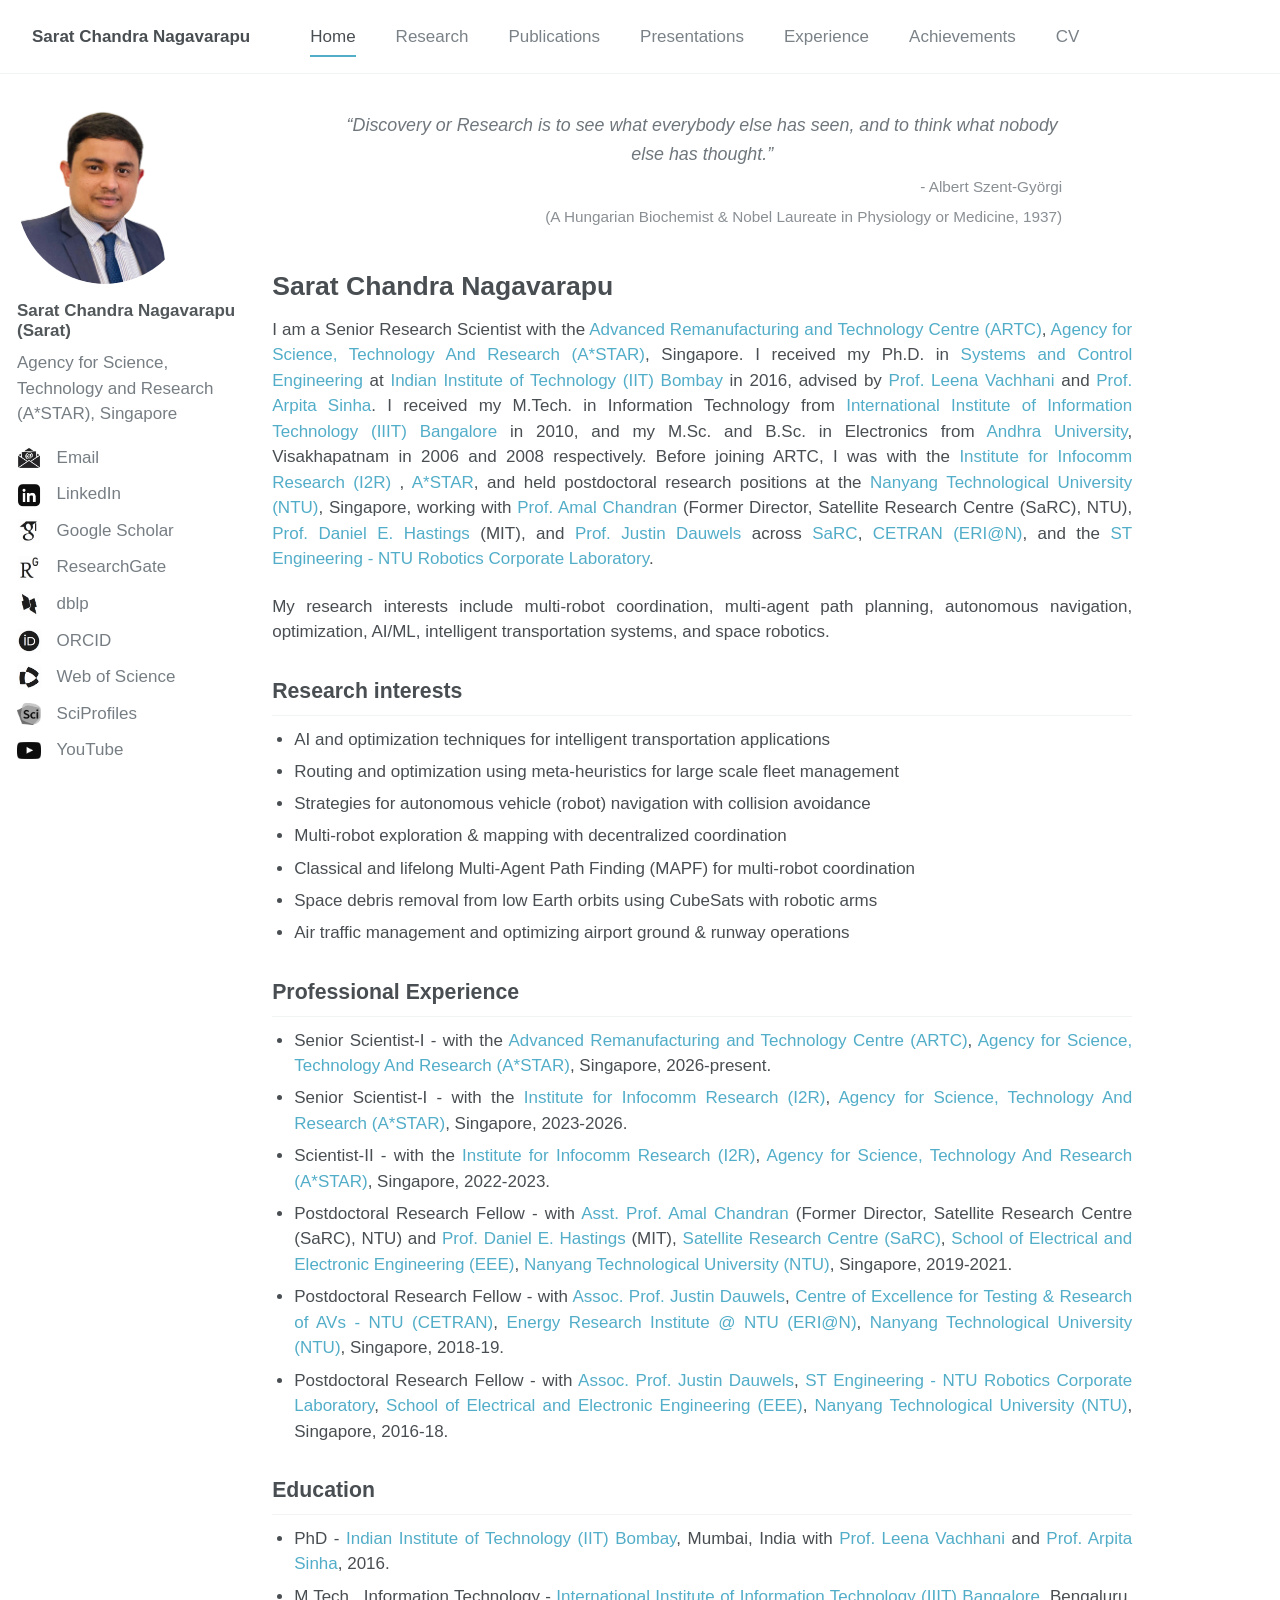
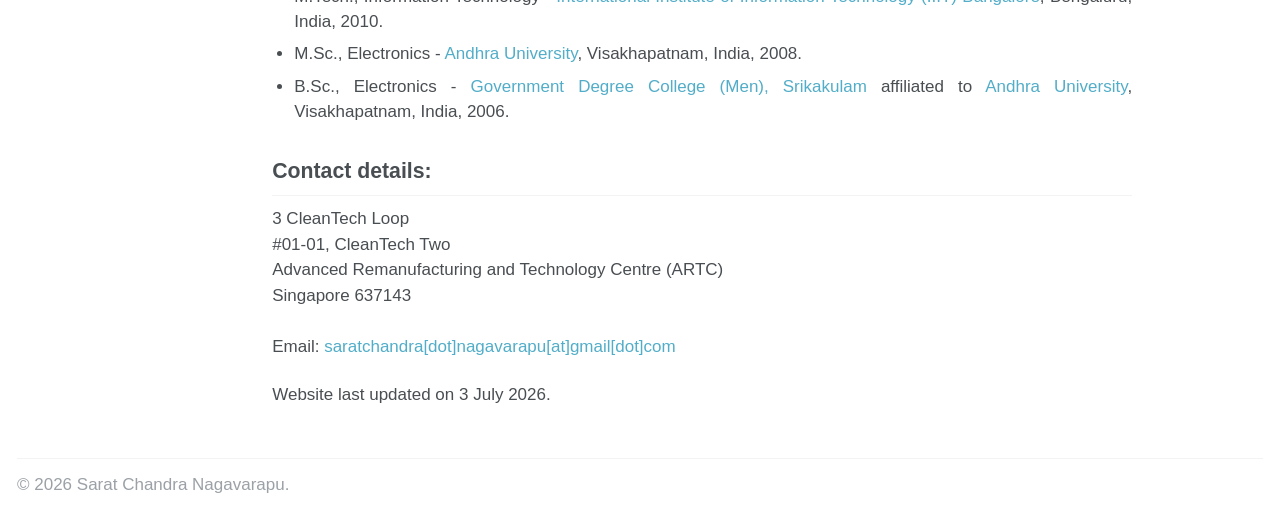
==== commit 58bc1d01: "Updated the files with the SciProfiles Link" ====
--- a/index.html
+++ b/index.html
@@ -47,6 +47,7 @@
       <li><a href="http://dblp.uni-trier.de/pers/hd/n/Nagavarapu:Sarat_Chandra" target="_blank" rel="noopener"><img src="DBLP.png" alt="dblp"> <span class="label">dblp</span></a></li>
       <li><a href="http://orcid.org/0000-0001-7961-8257" target="_blank" rel="noopener"><img src="Orcid.png" alt="ORCID"> <span class="label">ORCID</span></a></li>
       <li><a href="https://www.webofscience.com/wos/author/rid/I-4884-2019" target="_blank" rel="noopener"><img src="WoS.png" alt="WoS"> <span class="label">Web of Science</span></a></li>
+      <li><a href="https://sciprofiles.com/profile/2306822" target="_blank" rel="noopener"><img src="SciProfiles.png" alt="SciProfiles"> <span class="label">SciProfiles</span></a></li>
       <li><a href="https://www.youtube.com/@saratchandranagavarapu" target="_blank" rel="noopener"><img src="YouTube.png" alt="YouTube"> <span class="label">YouTube</span></a></li>
     </ul>
   </div>
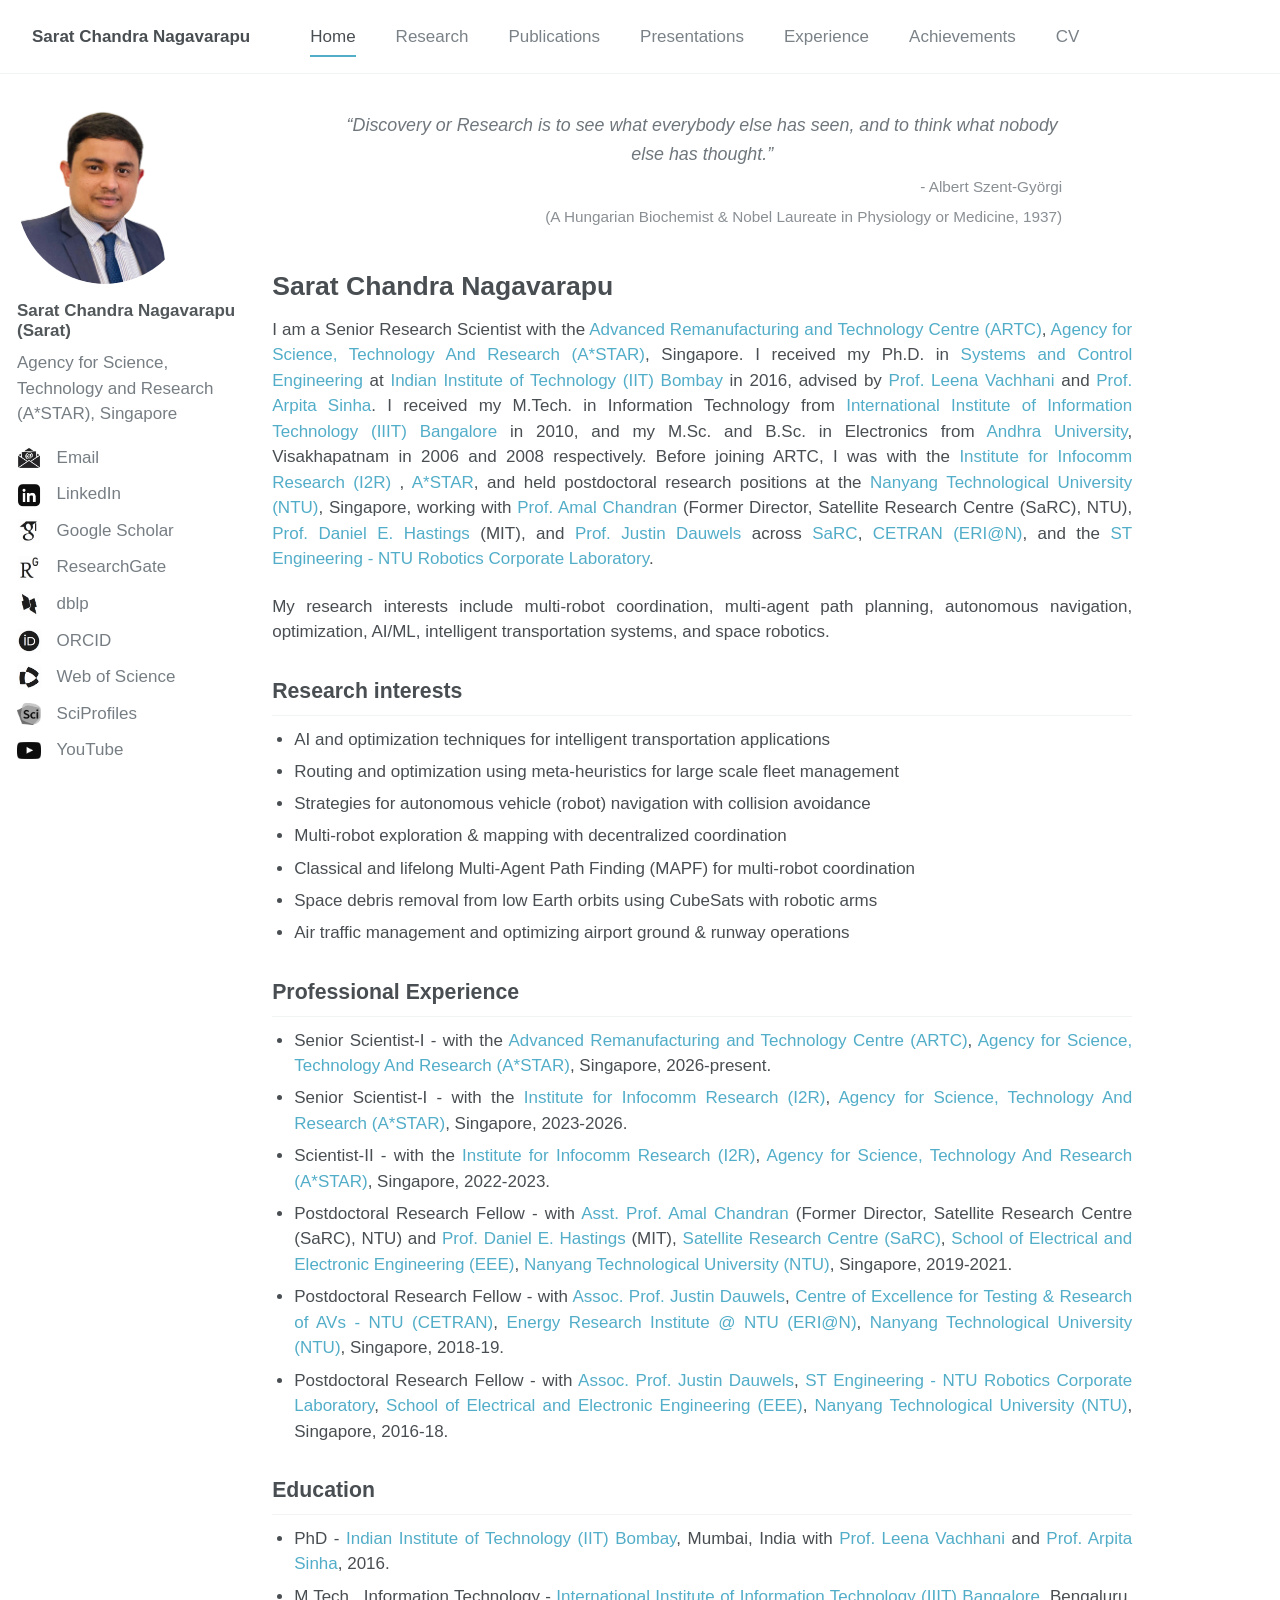
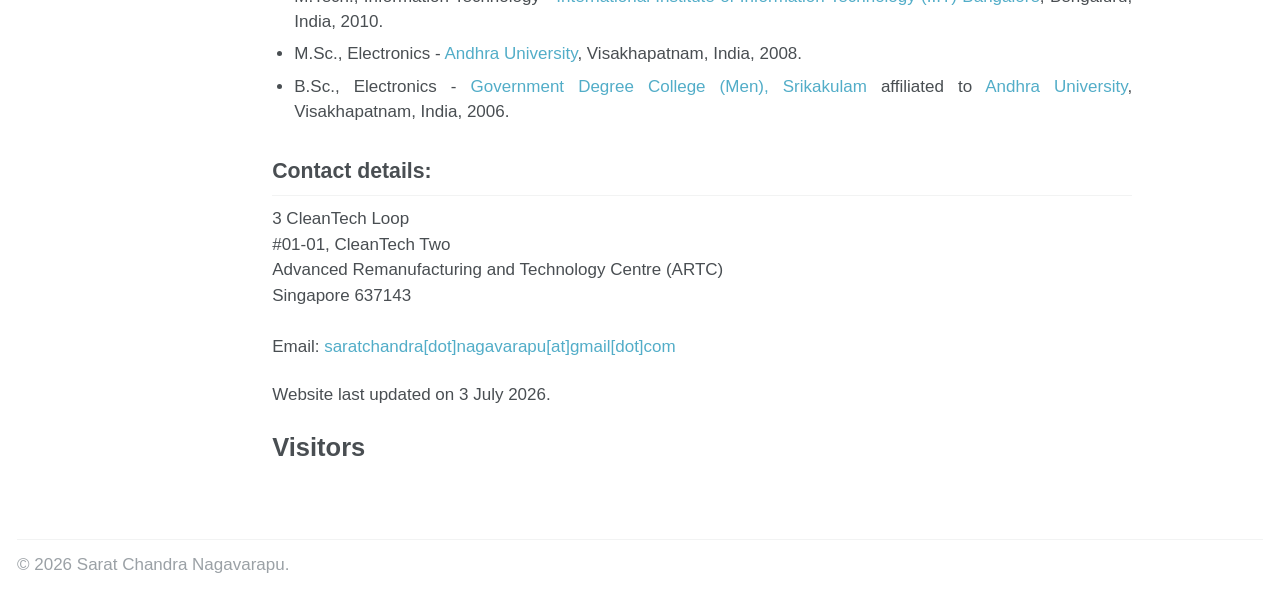
==== commit 3c5516dd: "Updated index file with visitor count" ====
--- a/index.html
+++ b/index.html
@@ -146,11 +146,13 @@
 <p>Email: <a href="mailto:saratchandra.nagavarapu@gmail.com">saratchandra[dot]nagavarapu[at]gmail[dot]com</a></p>
 Website last updated on 3 July 2026. 
 <br/>
-
-
-
       </article>
         </section>
+<h2>Visitors</h2>
+
+<div class="visitor-widget">
+  <script type="text/javascript" id="mapmyvisitors" src="//mapmyvisitors.com/map.js?d=Nva7UfoBd8T6EfA-vbjpdrwvqiz35GTA9DzBU63VP18&cl=ffffff&w=a"></script>
+</div>
       </div>
     </main>
   </div>
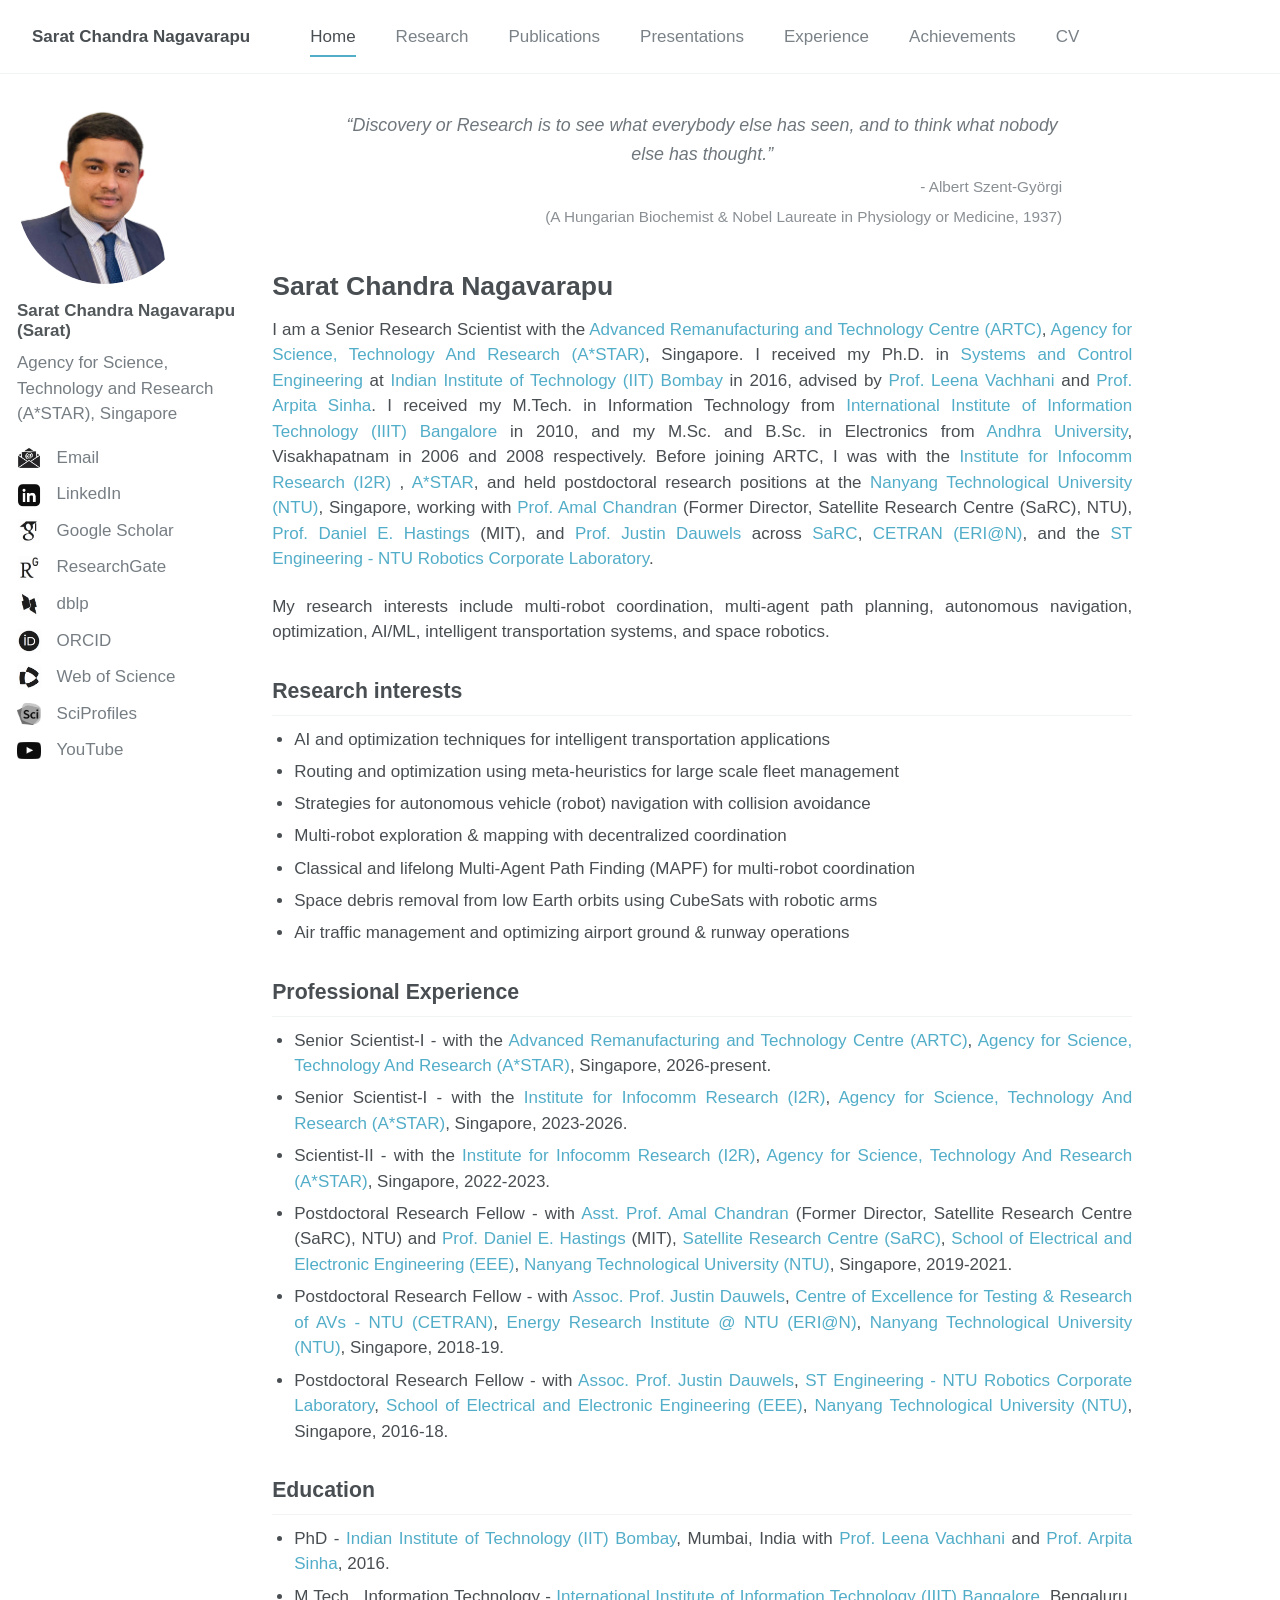
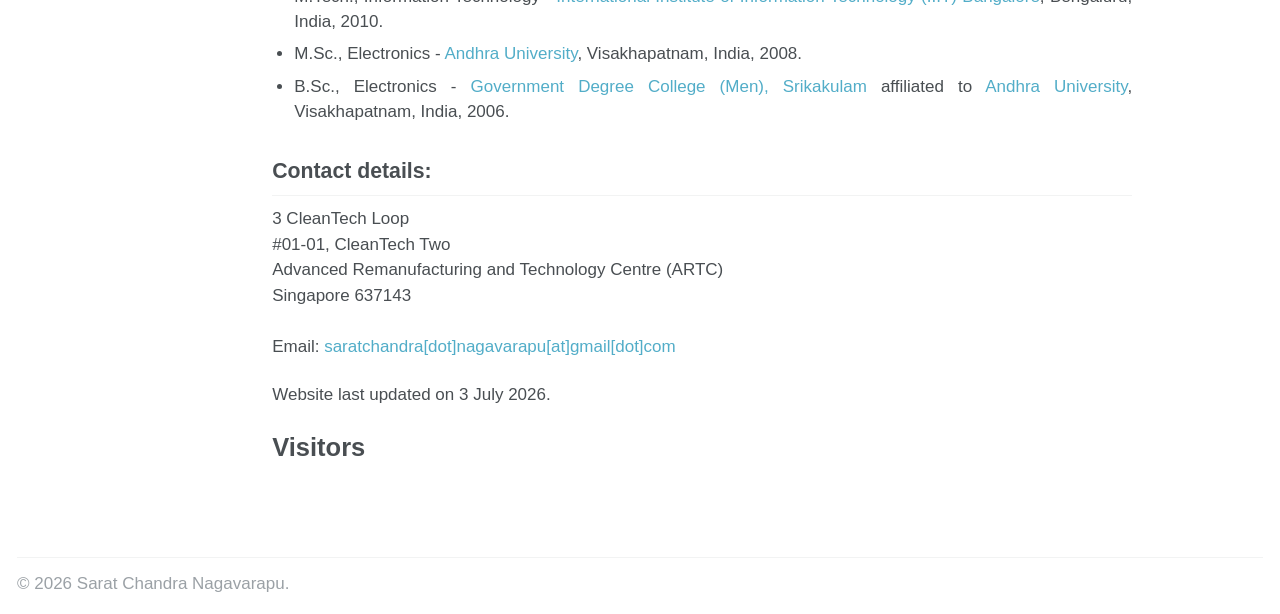
==== commit baa46a3e: "Updated for Visitor Count" ====
--- a/index.html
+++ b/index.html
@@ -151,7 +151,7 @@
 <h2>Visitors</h2>
 
 <div class="visitor-widget">
-  <script type="text/javascript" id="mapmyvisitors" src="//mapmyvisitors.com/map.js?d=Nva7UfoBd8T6EfA-vbjpdrwvqiz35GTA9DzBU63VP18&cl=ffffff&w=a"></script>
+  <script type="text/javascript" id="mapmyvisitors" src="//mapmyvisitors.com/map.js?d=Nva7UfoBd8T6EfA-vbjpdrwvqiz35GTA9DzBU63VP18&cl=ffffff&w=150"></script>
 </div>
       </div>
     </main>
--- a/assets/style.css
+++ b/assets/style.css
@@ -460,4 +460,41 @@
   .initial-content {
     padding-top: 150px !important;
   }
+}
+
+/* Visitor counter/map section */
+.visitor-widget {
+  width: 25% !important;
+  max-width: 180px !important;
+  min-width: 120px !important;
+
+  margin-top: 0.8rem !important;
+  margin-bottom: 2.5rem !important;
+  margin-left: auto !important;
+  margin-right: auto !important;
+
+  text-align: center !important;
+}
+
+.visitor-widget iframe,
+.visitor-widget img,
+.visitor-widget object,
+.visitor-widget embed,
+.visitor-widget canvas,
+.visitor-widget svg {
+  width: 100% !important;
+  max-width: 100% !important;
+  height: auto !important;
+}
+
+/* Mobile visitor widget */
+@media screen and (max-width: 768px) {
+  .visitor-widget {
+    width: 45% !important;
+    max-width: 180px !important;
+    min-width: 120px !important;
+    margin-left: auto !important;
+    margin-right: auto !important;
+    text-align: center !important;
+  }
 }
